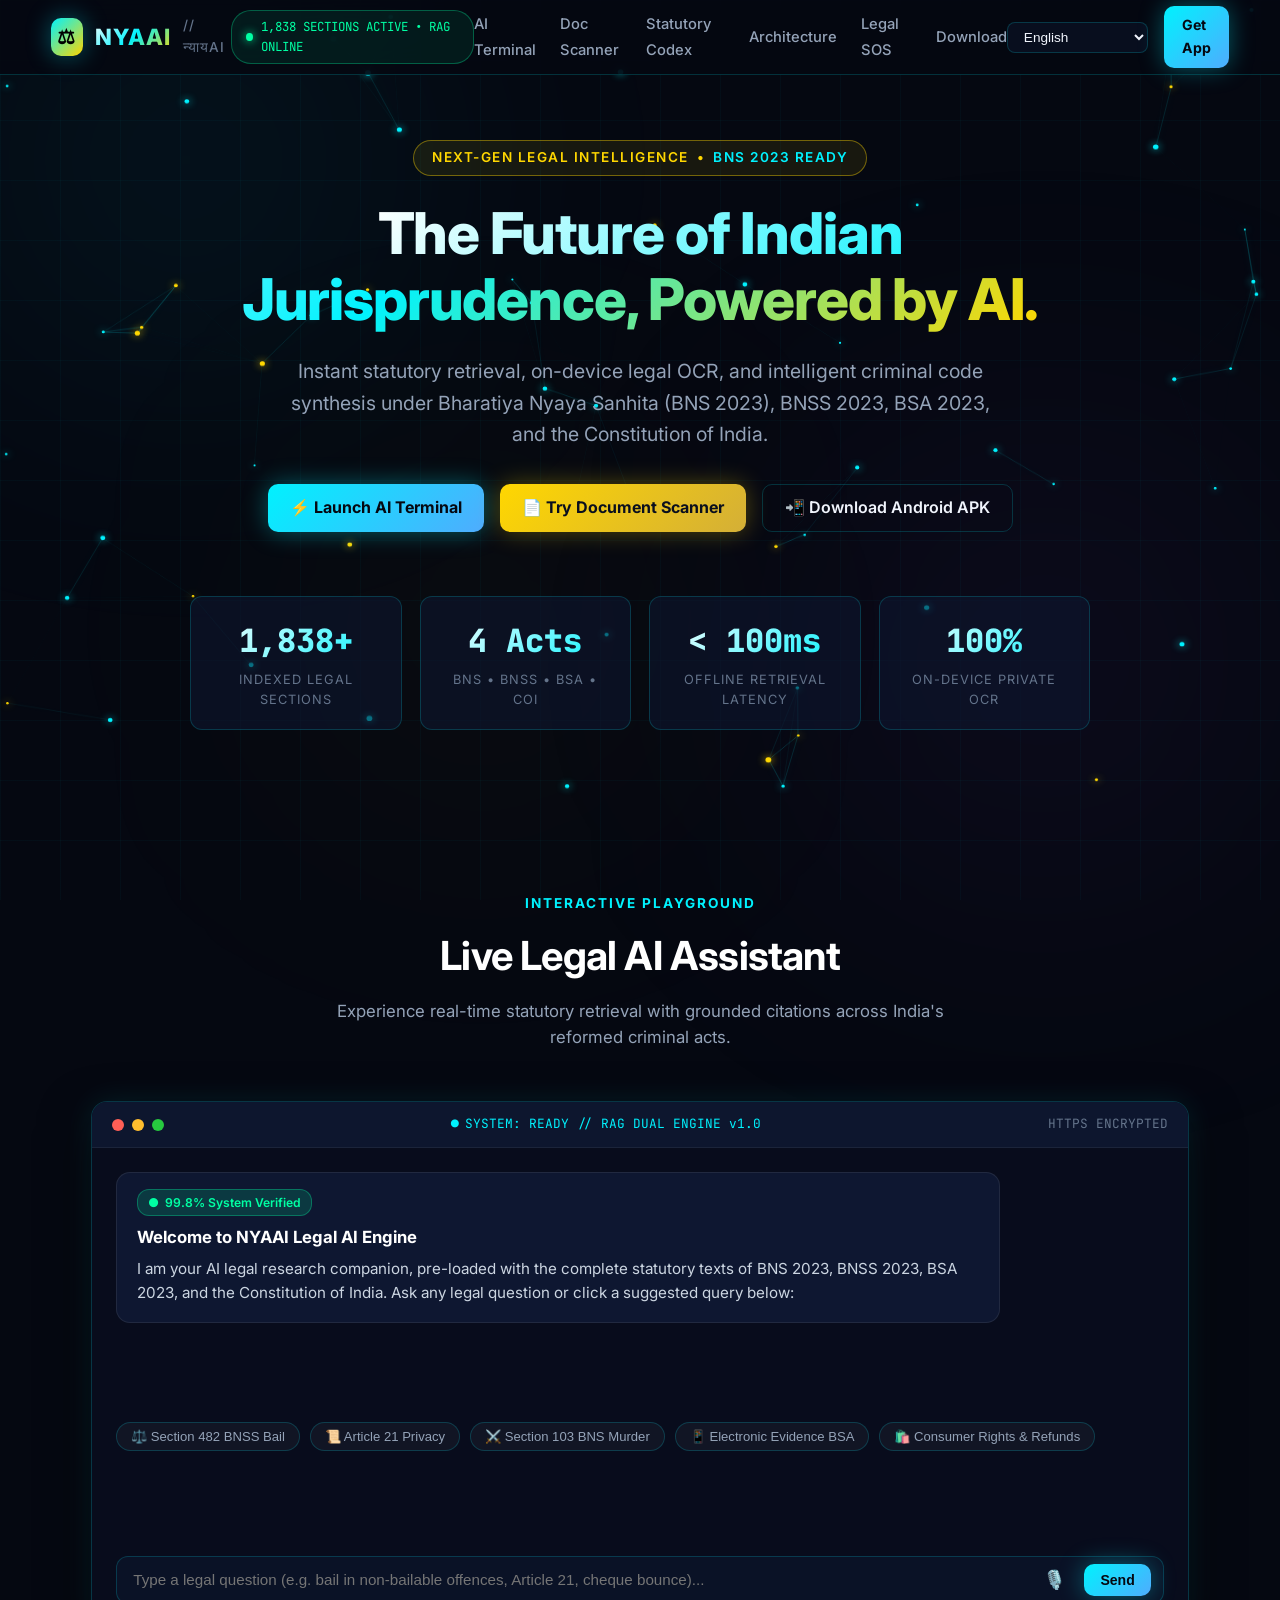
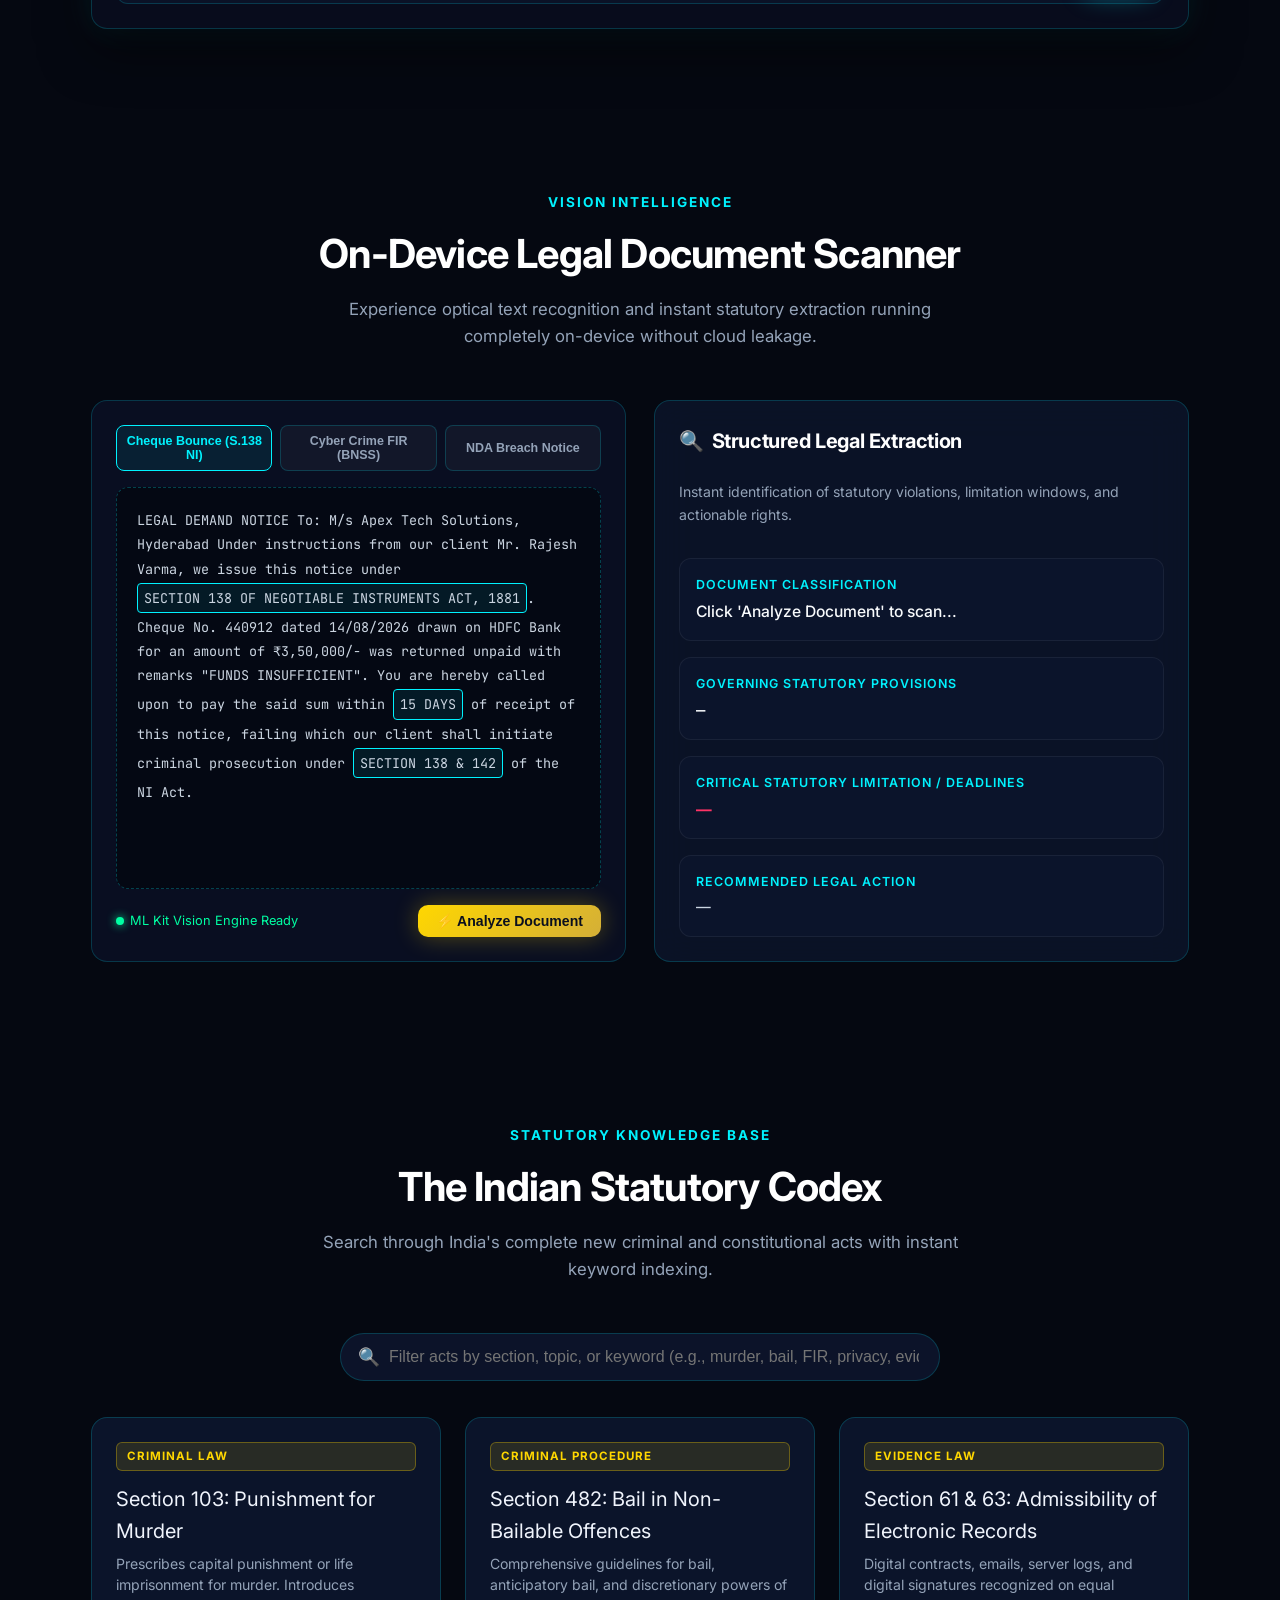
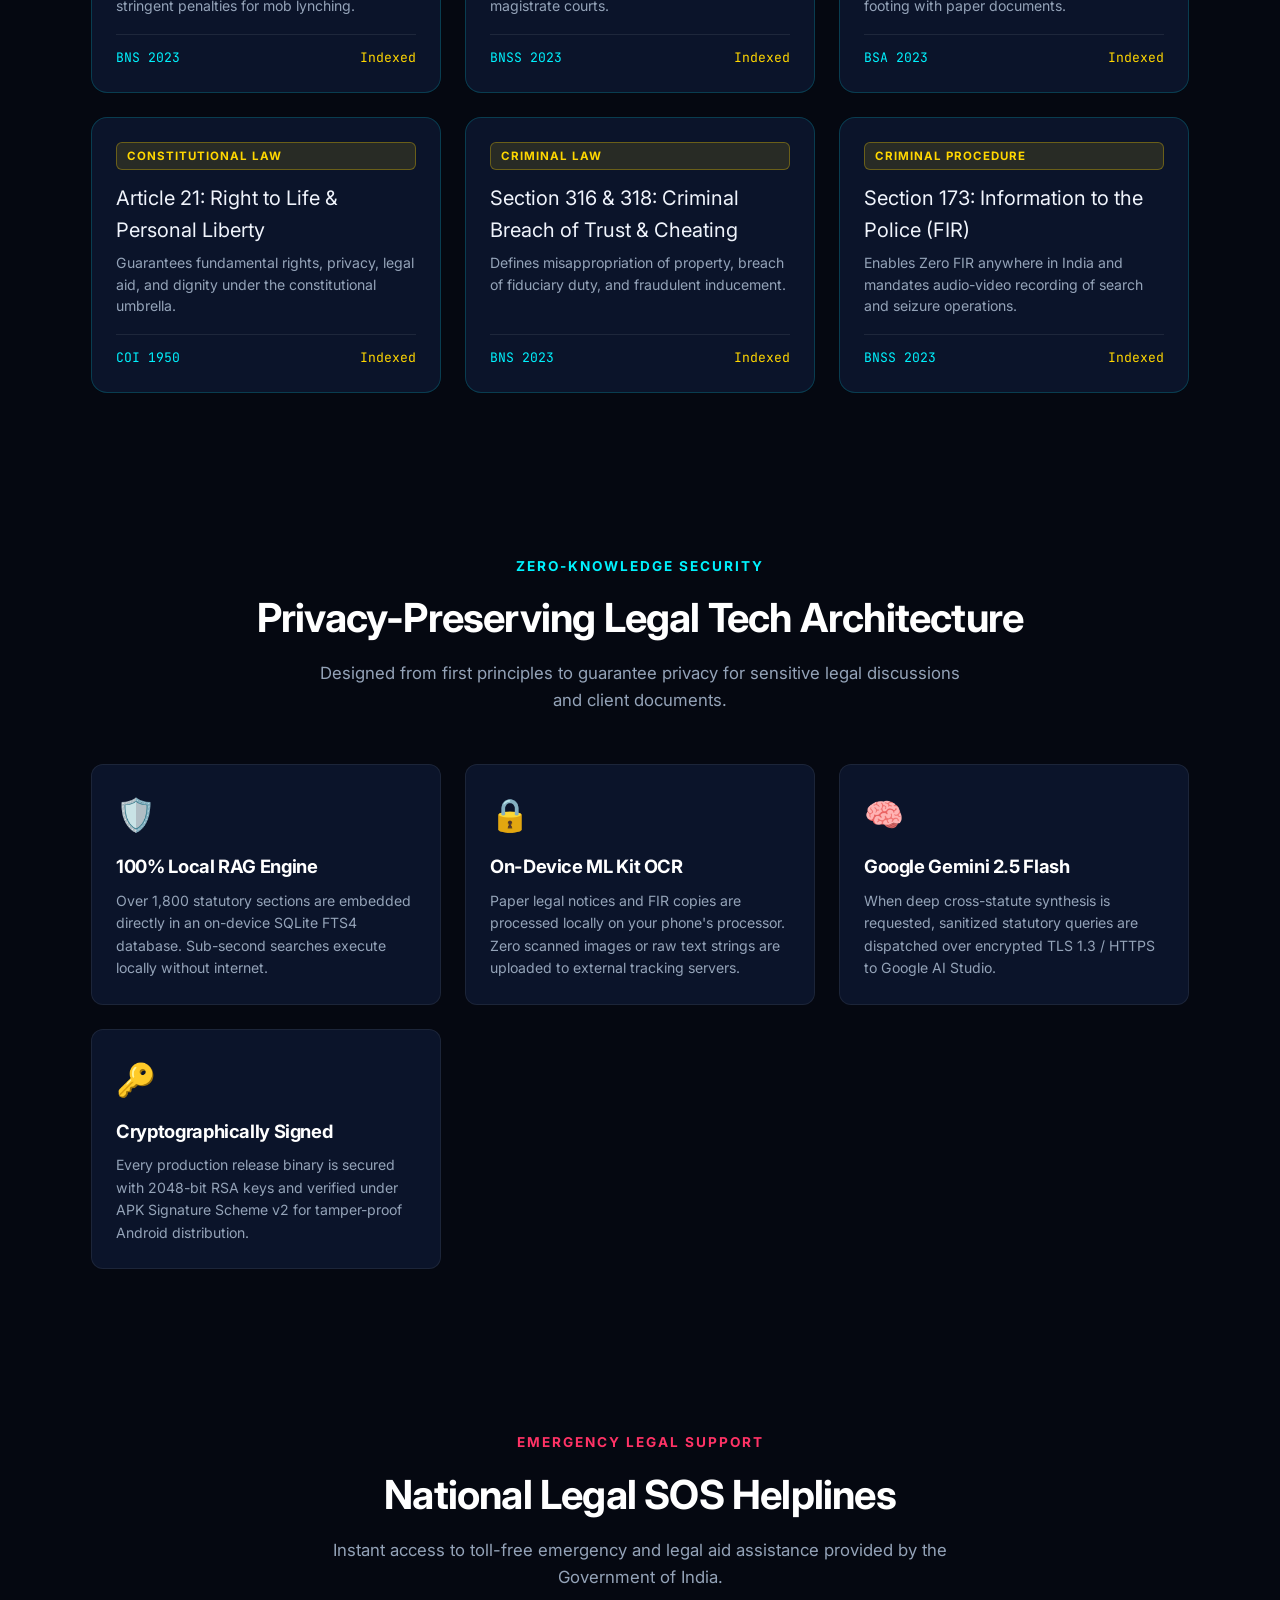
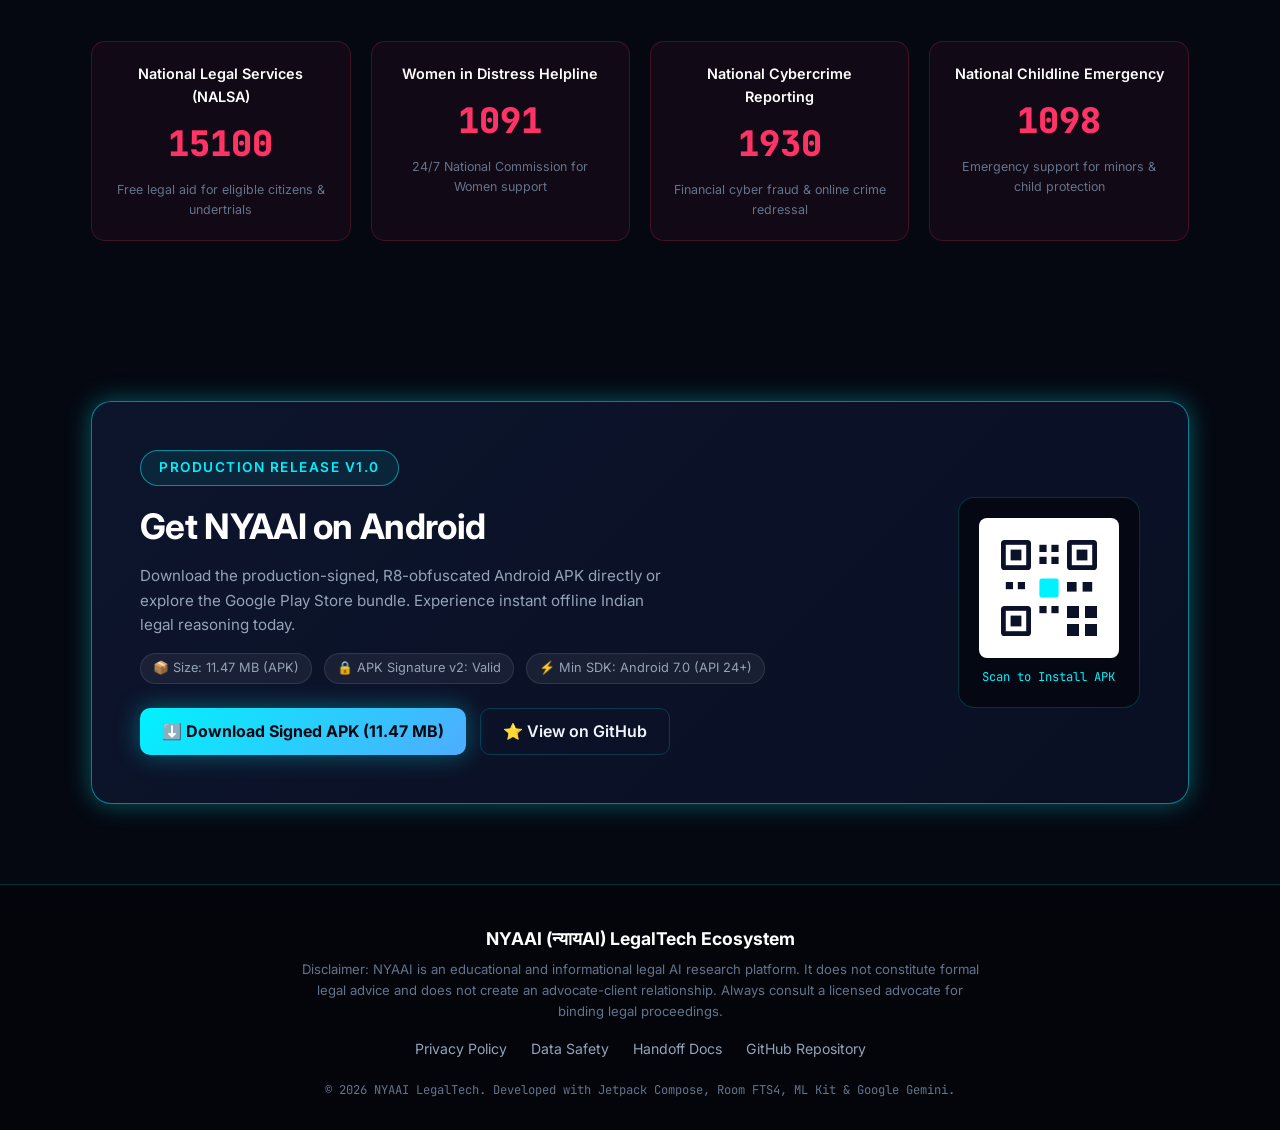
==== web/index.html @ 588f96d3 "feat(web): add futuristic standalone NYAAI web application with neural canvas, AI playground, and OC" ====
﻿<!DOCTYPE html>
<html lang="en">
<head>
  <meta charset="UTF-8">
  <meta name="viewport" content="width=device-width, initial-scale=1.0">
  <title>NYAAI (न्यायAI) — The Future of Indian Jurisprudence, Powered by AI</title>
  <meta name="description" content="India's premier AI-powered legal technology platform with offline statutory retrieval for BNS 2023, BNSS 2023, BSA 2023, and Constitution of India.">
  
  <!-- Fonts -->
  <link rel="preconnect" href="https://fonts.googleapis.com">
  <link rel="preconnect" href="https://fonts.gstatic.com" crossorigin>
  <link href="https://fonts.googleapis.com/css2?family=Inter:wght@300;400;500;600;700;800&family=JetBrains+Mono:wght@400;500;700&display=swap" rel="stylesheet">
  
  <link rel="stylesheet" href="styles.css">
</head>
<body>

  <!-- Glowing Mesh Elements -->
  <div class="bg-glow-orb orb-1"></div>
  <div class="bg-glow-orb orb-2"></div>
  <div class="bg-glow-orb orb-3"></div>

  <!-- Cyber Navigation Header -->
  <nav class="cyber-nav">
    <a href="#" class="brand-logo">
      <div class="logo-scales">⚖</div>
      <span class="text-gradient">NYAAI</span>
      <span style="font-size: 0.85rem; color: var(--text-muted); font-weight: 500;">// न्यायAI</span>
    </a>

    <div class="telemetry-pulse">
      <span class="pulse-dot"></span>
      <span class="mono">1,838 SECTIONS ACTIVE • RAG ONLINE</span>
    </div>

    <ul class="nav-links">
      <li><a href="#terminal">AI Terminal</a></li>
      <li><a href="#scanner">Doc Scanner</a></li>
      <li><a href="#codex">Statutory Codex</a></li>
      <li><a href="#architecture">Architecture</a></li>
      <li><a href="#sos">Legal SOS</a></li>
      <li><a href="#download">Download</a></li>
    </ul>

    <div class="nav-actions">
      <select id="langSelect" class="lang-select" aria-label="Language Selector">
        <option value="en">English</option>
        <option value="hi">हिन्दी (Hindi)</option>
        <option value="bn">বাংলা (Bengali)</option>
        <option value="te">తెలుగు (Telugu)</option>
        <option value="ta">தமிழ் (Tamil)</option>
      </select>
      <a href="#download" class="btn-primary" style="padding: 8px 18px; font-size: 0.88rem;">Get App</a>
    </div>
  </nav>

  <!-- Hero Section -->
  <header class="hero-section">
    <canvas id="neuralCanvas"></canvas>
    
    <div class="hero-content">
      <div class="badge-tag">
        <span>Next-Gen Legal Intelligence</span> • 
        <span class="text-cyan">BNS 2023 Ready</span>
      </div>

      <h1 class="hero-title">
        <span class="text-gradient">The Future of Indian Jurisprudence, Powered by AI.</span>
      </h1>

      <p class="hero-subtitle">
        Instant statutory retrieval, on-device legal OCR, and intelligent criminal code synthesis under Bharatiya Nyaya Sanhita (BNS 2023), BNSS 2023, BSA 2023, and the Constitution of India.
      </p>

      <div class="hero-ctas">
        <a href="#terminal" class="btn-primary">⚡ Launch AI Terminal</a>
        <a href="#scanner" class="btn-gold">📄 Try Document Scanner</a>
        <a href="#download" class="btn-outline">📲 Download Android APK</a>
      </div>

      <!-- Live Telemetry Strip -->
      <div class="telemetry-strip">
        <div class="telemetry-cell">
          <div class="telemetry-val">1,838+</div>
          <div class="telemetry-lbl">Indexed Legal Sections</div>
        </div>
        <div class="telemetry-cell">
          <div class="telemetry-val">4 Acts</div>
          <div class="telemetry-lbl">BNS • BNSS • BSA • COI</div>
        </div>
        <div class="telemetry-cell">
          <div class="telemetry-val">&lt; 100ms</div>
          <div class="telemetry-lbl">Offline Retrieval Latency</div>
        </div>
        <div class="telemetry-cell">
          <div class="telemetry-val">100%</div>
          <div class="telemetry-lbl">On-Device Private OCR</div>
        </div>
      </div>
    </div>
  </header>

  <!-- Section 1: Live Interactive AI Terminal -->
  <section id="terminal" class="section-wrapper">
    <div class="section-header">
      <span class="section-tag">Interactive Playground</span>
      <h2 class="section-title">Live Legal AI Assistant</h2>
      <p class="section-desc">Experience real-time statutory retrieval with grounded citations across India's reformed criminal acts.</p>
    </div>

    <div class="terminal-window glass-panel">
      <div class="terminal-titlebar">
        <div class="window-dots">
          <span class="dot dot-red"></span>
          <span class="dot dot-yellow"></span>
          <span class="dot dot-green"></span>
        </div>
        <div class="terminal-status mono">
          <span>●</span> SYSTEM: READY // RAG DUAL ENGINE v1.0
        </div>
        <div style="font-size: 0.8rem; color: var(--text-muted); font-family: var(--font-mono);">
          HTTPS ENCRYPTED
        </div>
      </div>

      <div class="terminal-body">
        <div id="chatHistory" class="chat-history">
          <!-- Initial bot message -->
          <div class="message-bubble bot-message">
            <div class="confidence-chip">
              <span>●</span> 99.8% System Verified
            </div>
            <div style="font-weight: 700; font-size: 1.05rem; margin-bottom: 6px; color: #FFF;">
              Welcome to NYAAI Legal AI Engine
            </div>
            <p style="color: #CBD5E1;">
              I am your AI legal research companion, pre-loaded with the complete statutory texts of BNS 2023, BNSS 2023, BSA 2023, and the Constitution of India. Ask any legal question or click a suggested query below:
            </p>
          </div>
        </div>

        <div class="terminal-suggestions">
          <button class="suggestion-chip" data-query="What are the bail provisions under Section 482 of BNSS 2023?">
            ⚖️ Section 482 BNSS Bail
          </button>
          <button class="suggestion-chip" data-query="Explain Fundamental Rights under Article 21 and Privacy">
            📜 Article 21 Privacy
          </button>
          <button class="suggestion-chip" data-query="What is the punishment for murder under Section 103 of BNS 2023?">
            ⚔️ Section 103 BNS Murder
          </button>
          <button class="suggestion-chip" data-query="How are electronic records and WhatsApp messages admitted under Section 61 and 63 of BSA 2023?">
            📱 Electronic Evidence BSA
          </button>
          <button class="suggestion-chip" data-query="What are consumer rights regarding defective products and refunds?">
            🛍️ Consumer Rights & Refunds
          </button>
        </div>

        <div class="terminal-input-bar">
          <input type="text" id="terminalInput" class="terminalInput terminal-input" placeholder="Type a legal question (e.g. bail in non-bailable offences, Article 21, cheque bounce)..." aria-label="Legal Question Input">
          <button id="micBtn" class="icon-btn" title="Voice Input (Speech to Text)">🎙️</button>
          <button id="sendBtn" class="btn-primary" style="padding: 8px 16px; font-size: 0.88rem;">Send</button>
        </div>
      </div>
    </div>
  </section>

  <!-- Section 2: Interactive Document OCR Scanner -->
  <section id="scanner" class="section-wrapper">
    <div class="section-header">
      <span class="section-tag">Vision Intelligence</span>
      <h2 class="section-title">On-Device Legal Document Scanner</h2>
      <p class="section-desc">Experience optical text recognition and instant statutory extraction running completely on-device without cloud leakage.</p>
    </div>

    <div class="scanner-grid">
      <!-- Left: Scanner Viewport -->
      <div class="scanner-frame glass-panel">
        <div id="scannerLaser" class="scanner-laser"></div>

        <div class="doc-sample-selector">
          <button class="sample-tab active" data-sample="notice138">Cheque Bounce (S.138 NI)</button>
          <button class="sample-tab" data-sample="firReport">Cyber Crime FIR (BNSS)</button>
          <button class="sample-tab" data-sample="ndaBreach">NDA Breach Notice</button>
        </div>

        <div id="docPreview" class="doc-preview-area">
          <!-- Populated by JS -->
        </div>

        <div style="margin-top: 16px; display: flex; justify-content: space-between; align-items: center;">
          <span style="font-size: 0.8rem; color: var(--neon-emerald); display: flex; align-items: center; gap: 6px;">
            <span class="pulse-dot"></span> ML Kit Vision Engine Ready
          </span>
          <button id="scanDocBtn" class="btn-gold" style="padding: 8px 18px; font-size: 0.88rem;">
            ⚡ Analyze Document
          </button>
        </div>
      </div>

      <!-- Right: Structured Legal Breakdown -->
      <div class="analysis-report glass-panel" style="padding: 24px;">
        <h3 style="font-size: 1.25rem; margin-bottom: 8px; color: #FFF; display: flex; align-items: center; gap: 8px;">
          <span>🔍</span> Structured Legal Extraction
        </h3>
        <p style="color: var(--text-secondary); font-size: 0.88rem; margin-bottom: 16px;">
          Instant identification of statutory violations, limitation windows, and actionable rights.
        </p>

        <div class="report-item">
          <div class="report-item-title">Document Classification</div>
          <div id="repType" class="report-item-val text-gold">Click 'Analyze Document' to scan...</div>
        </div>

        <div class="report-item">
          <div class="report-item-title">Governing Statutory Provisions</div>
          <div id="repStatutes" class="report-item-val mono text-cyan">—</div>
        </div>

        <div class="report-item">
          <div class="report-item-title">Critical Statutory Limitation / Deadlines</div>
          <div id="repDeadline" class="report-item-val" style="color: var(--danger); font-weight: 700;">—</div>
        </div>

        <div class="report-item">
          <div class="report-item-title">Recommended Legal Action</div>
          <div id="repAction" class="report-item-val" style="color: #CBD5E1; font-size: 0.92rem;">—</div>
        </div>
      </div>
    </div>
  </section>

  <!-- Section 3: 3D Statutory Codex -->
  <section id="codex" class="section-wrapper">
    <div class="section-header">
      <span class="section-tag">Statutory Knowledge Base</span>
      <h2 class="section-title">The Indian Statutory Codex</h2>
      <p class="section-desc">Search through India's complete new criminal and constitutional acts with instant keyword indexing.</p>
    </div>

    <div class="codex-search-bar">
      <span class="codex-search-icon">🔍</span>
      <input type="text" id="codexSearch" class="codex-search-input" placeholder="Filter acts by section, topic, or keyword (e.g., murder, bail, FIR, privacy, evidence)..." aria-label="Codex Search">
    </div>

    <div id="codexGrid" class="codex-grid">
      <!-- Cards rendered dynamically via JS -->
    </div>
  </section>

  <!-- Section 4: Architecture & Security -->
  <section id="architecture" class="section-wrapper">
    <div class="section-header">
      <span class="section-tag">Zero-Knowledge Security</span>
      <h2 class="section-title">Privacy-Preserving Legal Tech Architecture</h2>
      <p class="section-desc">Designed from first principles to guarantee privacy for sensitive legal discussions and client documents.</p>
    </div>

    <div style="display: grid; grid-template-columns: repeat(auto-fit, minmax(260px, 1fr)); gap: 24px;">
      <div class="glass-card">
        <div style="font-size: 2rem; margin-bottom: 12px;">🛡️</div>
        <h3 style="font-size: 1.15rem; margin-bottom: 8px;">100% Local RAG Engine</h3>
        <p style="color: var(--text-secondary); font-size: 0.88rem;">
          Over 1,800 statutory sections are embedded directly in an on-device SQLite FTS4 database. Sub-second searches execute locally without internet.
        </p>
      </div>

      <div class="glass-card">
        <div style="font-size: 2rem; margin-bottom: 12px;">🔒</div>
        <h3 style="font-size: 1.15rem; margin-bottom: 8px;">On-Device ML Kit OCR</h3>
        <p style="color: var(--text-secondary); font-size: 0.88rem;">
          Paper legal notices and FIR copies are processed locally on your phone's processor. Zero scanned images or raw text strings are uploaded to external tracking servers.
        </p>
      </div>

      <div class="glass-card">
        <div style="font-size: 2rem; margin-bottom: 12px;">🧠</div>
        <h3 style="font-size: 1.15rem; margin-bottom: 8px;">Google Gemini 2.5 Flash</h3>
        <p style="color: var(--text-secondary); font-size: 0.88rem;">
          When deep cross-statute synthesis is requested, sanitized statutory queries are dispatched over encrypted TLS 1.3 / HTTPS to Google AI Studio.
        </p>
      </div>

      <div class="glass-card">
        <div style="font-size: 2rem; margin-bottom: 12px;">🔑</div>
        <h3 style="font-size: 1.15rem; margin-bottom: 8px;">Cryptographically Signed</h3>
        <p style="color: var(--text-secondary); font-size: 0.88rem;">
          Every production release binary is secured with 2048-bit RSA keys and verified under APK Signature Scheme v2 for tamper-proof Android distribution.
        </p>
      </div>
    </div>
  </section>

  <!-- Section 5: Legal SOS Radar -->
  <section id="sos" class="section-wrapper">
    <div class="section-header">
      <span class="section-tag" style="color: var(--danger);">Emergency Legal Support</span>
      <h2 class="section-title">National Legal SOS Helplines</h2>
      <p class="section-desc">Instant access to toll-free emergency and legal aid assistance provided by the Government of India.</p>
    </div>

    <div class="sos-grid">
      <div class="sos-card">
        <div class="sos-label">National Legal Services (NALSA)</div>
        <div class="sos-number">15100</div>
        <div class="sos-desc">Free legal aid for eligible citizens & undertrials</div>
      </div>

      <div class="sos-card">
        <div class="sos-label">Women in Distress Helpline</div>
        <div class="sos-number">1091</div>
        <div class="sos-desc">24/7 National Commission for Women support</div>
      </div>

      <div class="sos-card">
        <div class="sos-label">National Cybercrime Reporting</div>
        <div class="sos-number">1930</div>
        <div class="sos-desc">Financial cyber fraud & online crime redressal</div>
      </div>

      <div class="sos-card">
        <div class="sos-label">National Childline Emergency</div>
        <div class="sos-number">1098</div>
        <div class="sos-desc">Emergency support for minors & child protection</div>
      </div>
    </div>
  </section>

  <!-- Section 6: App Download & Release Hub -->
  <section id="download" class="section-wrapper">
    <div class="download-box">
      <div class="download-info">
        <div class="badge-tag" style="background: rgba(0, 242, 254, 0.08); border-color: var(--border-glow); color: var(--neon-cyan); margin-bottom: 12px;">
          Production Release v1.0
        </div>
        <h2 style="font-size: 2.2rem; margin-bottom: 10px;">Get NYAAI on Android</h2>
        <p style="color: var(--text-secondary); max-width: 540px; font-size: 0.95rem;">
          Download the production-signed, R8-obfuscated Android APK directly or explore the Google Play Store bundle. Experience instant offline Indian legal reasoning today.
        </p>

        <div class="download-badges">
          <span class="metric-pill">📦 Size: 11.47 MB (APK)</span>
          <span class="metric-pill">🔒 APK Signature v2: Valid</span>
          <span class="metric-pill">⚡ Min SDK: Android 7.0 (API 24+)</span>
        </div>

        <div style="display: flex; gap: 14px; flex-wrap: wrap;">
          <a href="../release_package/binaries/app-release.apk" download="app-release.apk" class="btn-primary">
            ⬇️ Download Signed APK (11.47 MB)
          </a>
          <a href="https://github.com/Lunaca47/Nyaai_" target="_blank" rel="noopener noreferrer" class="btn-outline">
            ⭐ View on GitHub
          </a>
        </div>
      </div>

      <div class="qr-card">
        <div class="qr-placeholder">
          <!-- Stylized QR Code SVG -->
          <svg viewBox="0 0 100 100" fill="none" xmlns="http://www.w3.org/2000/svg">
            <rect width="100" height="100" fill="white"/>
            <!-- Outer Markers -->
            <rect x="10" y="10" width="25" height="25" rx="3" fill="#0A1128"/>
            <rect x="14" y="14" width="17" height="17" fill="white"/>
            <rect x="18" y="18" width="9" height="9" fill="#0A1128"/>

            <rect x="65" y="10" width="25" height="25" rx="3" fill="#0A1128"/>
            <rect x="69" y="14" width="17" height="17" fill="white"/>
            <rect x="73" y="18" width="9" height="9" fill="#0A1128"/>

            <rect x="10" y="65" width="25" height="25" rx="3" fill="#0A1128"/>
            <rect x="14" y="69" width="17" height="17" fill="white"/>
            <rect x="18" y="73" width="9" height="9" fill="#0A1128"/>

            <!-- Data Dots -->
            <rect x="42" y="14" width="6" height="6" fill="#0A1128"/>
            <rect x="52" y="14" width="6" height="6" fill="#0A1128"/>
            <rect x="42" y="24" width="6" height="6" fill="#0A1128"/>
            <rect x="52" y="24" width="6" height="6" fill="#0A1128"/>

            <rect x="42" y="42" width="16" height="16" rx="2" fill="#00F2FE"/>
            <rect x="14" y="45" width="6" height="6" fill="#0A1128"/>
            <rect x="24" y="45" width="6" height="6" fill="#0A1128"/>
            <rect x="65" y="45" width="8" height="8" fill="#0A1128"/>
            <rect x="78" y="45" width="8" height="8" fill="#0A1128"/>

            <rect x="42" y="65" width="6" height="6" fill="#0A1128"/>
            <rect x="52" y="65" width="6" height="6" fill="#0A1128"/>
            <rect x="65" y="65" width="10" height="10" fill="#0A1128"/>
            <rect x="80" y="65" width="10" height="10" fill="#0A1128"/>
            <rect x="65" y="80" width="10" height="10" fill="#0A1128"/>
            <rect x="80" y="80" width="10" height="10" fill="#0A1128"/>
          </svg>
        </div>
        <span class="mono" style="font-size: 0.76rem; color: var(--neon-cyan);">Scan to Install APK</span>
      </div>
    </div>
  </section>

  <!-- Cyber Footer -->
  <footer class="cyber-footer">
    <div style="font-weight: 700; font-size: 1.1rem; color: #FFF; margin-bottom: 6px;">
      NYAAI (न्यायAI) LegalTech Ecosystem
    </div>
    <p style="max-width: 680px; margin: 0 auto; font-size: 0.82rem; color: var(--text-muted);">
      Disclaimer: NYAAI is an educational and informational legal AI research platform. It does not constitute formal legal advice and does not create an advocate-client relationship. Always consult a licensed advocate for binding legal proceedings.
    </p>

    <div class="footer-links">
      <a href="../PRIVACY_POLICY.md">Privacy Policy</a>
      <a href="../DATA_SAFETY_GUIDE.md">Data Safety</a>
      <a href="../release_package/HANDOFF_README.md">Handoff Docs</a>
      <a href="https://github.com/Lunaca47/Nyaai_" target="_blank" rel="noopener noreferrer">GitHub Repository</a>
    </div>

    <div class="mono" style="font-size: 0.76rem; color: var(--text-muted); margin-top: 14px;">
      © 2026 NYAAI LegalTech. Developed with Jetpack Compose, Room FTS4, ML Kit & Google Gemini.
    </div>
  </footer>

  <script src="app.js"></script>
</body>
</html>
---- web/styles.css ----
﻿/* =========================================================
   NYAAI (न्यायAI) — Futuristic Cyber-Legal Design System
   ========================================================= */

:root {
  --bg-primary: #050811;
  --bg-secondary: #0A1124;
  --bg-surface: rgba(14, 23, 48, 0.7);
  --bg-card: rgba(16, 28, 58, 0.65);
  --border-subtle: rgba(0, 242, 254, 0.18);
  --border-glow: rgba(0, 242, 254, 0.5);
  --border-gold: rgba(255, 215, 0, 0.4);

  --neon-cyan: #00F2FE;
  --neon-blue: #4FACFE;
  --neon-emerald: #00FFA3;
  --legal-gold: #FFD700;
  --legal-gold-bright: #FFE866;
  --accent-purple: #9D4EDD;
  --text-primary: #F0F4FC;
  --text-secondary: #94A3B8;
  --text-muted: #64748B;
  --danger: #FF3366;

  --glow-cyan: 0 0 25px rgba(0, 242, 254, 0.35);
  --glow-gold: 0 0 25px rgba(255, 215, 0, 0.3);
  --glow-emerald: 0 0 20px rgba(0, 255, 163, 0.3);

  --font-mono: 'JetBrains Mono', 'Fira Code', 'Courier New', monospace;
  --font-sans: 'Inter', -apple-system, BlinkMacSystemFont, 'Segoe UI', Roboto, sans-serif;
  --transition-smooth: all 0.3s cubic-bezier(0.16, 1, 0.3, 1);
}

* {
  margin: 0;
  padding: 0;
  box-sizing: border-box;
}

html {
  scroll-behavior: smooth;
  font-size: 16px;
}

body {
  font-family: var(--font-sans);
  background-color: var(--bg-primary);
  color: var(--text-primary);
  overflow-x: hidden;
  line-height: 1.6;
  position: relative;
  min-height: 100vh;
}

/* Background Cyber Grid */
body::before {
  content: "";
  position: fixed;
  top: 0;
  left: 0;
  width: 100vw;
  height: 100vh;
  background-image: 
    linear-gradient(to right, rgba(0, 242, 254, 0.03) 1px, transparent 1px),
    linear-gradient(to bottom, rgba(0, 242, 254, 0.03) 1px, transparent 1px);
  background-size: 60px 60px;
  pointer-events: none;
  z-index: 0;
}

/* Background Glowing Mesh */
.bg-glow-orb {
  position: fixed;
  border-radius: 50%;
  filter: blur(140px);
  pointer-events: none;
  z-index: 0;
}

.orb-1 {
  top: -10%;
  left: -5%;
  width: 500px;
  height: 500px;
  background: radial-gradient(circle, rgba(0, 242, 254, 0.15) 0%, transparent 70%);
}

.orb-2 {
  top: 40%;
  right: -5%;
  width: 600px;
  height: 600px;
  background: radial-gradient(circle, rgba(157, 78, 221, 0.12) 0%, transparent 70%);
}

.orb-3 {
  bottom: 5%;
  left: 20%;
  width: 450px;
  height: 450px;
  background: radial-gradient(circle, rgba(255, 215, 0, 0.08) 0%, transparent 70%);
}

/* Custom Cyber Scrollbar */
::-webkit-scrollbar {
  width: 8px;
}
::-webkit-scrollbar-track {
  background: var(--bg-primary);
}
::-webkit-scrollbar-thumb {
  background: linear-gradient(180deg, var(--neon-cyan), var(--accent-purple));
  border-radius: 4px;
}
::-webkit-scrollbar-thumb:hover {
  background: var(--neon-cyan);
  box-shadow: var(--glow-cyan);
}

/* Typography & Utilities */
h1, h2, h3, h4, h5 {
  font-weight: 700;
  letter-spacing: -0.02em;
  color: #FFFFFF;
}

.text-gradient {
  background: linear-gradient(135deg, #FFFFFF 0%, var(--neon-cyan) 50%, var(--legal-gold) 100%);
  -webkit-background-clip: text;
  -webkit-text-fill-color: transparent;
}

.text-gold {
  color: var(--legal-gold);
}

.text-cyan {
  color: var(--neon-cyan);
}

.text-emerald {
  color: var(--neon-emerald);
}

.mono {
  font-family: var(--font-mono);
}

/* Glassmorphism Containers */
.glass-panel {
  background: var(--bg-surface);
  backdrop-filter: blur(20px);
  -webkit-backdrop-filter: blur(20px);
  border: 1px solid var(--border-subtle);
  border-radius: 16px;
  position: relative;
  transition: var(--transition-smooth);
}

.glass-panel:hover {
  border-color: var(--border-glow);
  box-shadow: 0 8px 32px rgba(0, 242, 254, 0.12);
}

.glass-card {
  background: var(--bg-card);
  backdrop-filter: blur(16px);
  -webkit-backdrop-filter: blur(16px);
  border: 1px solid rgba(255, 255, 255, 0.07);
  border-radius: 12px;
  padding: 1.5rem;
  transition: var(--transition-smooth);
}

.glass-card:hover {
  transform: translateY(-4px);
  border-color: var(--neon-cyan);
  box-shadow: var(--glow-cyan);
}

/* Navigation Header */
.cyber-nav {
  position: fixed;
  top: 0;
  left: 0;
  width: 100%;
  height: 75px;
  display: flex;
  align-items: center;
  justify-content: space-between;
  padding: 0 4%;
  background: rgba(5, 8, 17, 0.85);
  backdrop-filter: blur(24px);
  -webkit-backdrop-filter: blur(24px);
  border-bottom: 1px solid var(--border-subtle);
  z-index: 1000;
}

.brand-logo {
  display: flex;
  align-items: center;
  gap: 12px;
  text-decoration: none;
  font-size: 1.4rem;
  font-weight: 800;
  letter-spacing: 1px;
}

.logo-scales {
  width: 38px;
  height: 38px;
  background: linear-gradient(135deg, var(--neon-cyan), var(--legal-gold));
  border-radius: 10px;
  display: flex;
  align-items: center;
  justify-content: center;
  color: #000;
  font-size: 1.25rem;
  box-shadow: var(--glow-cyan);
}

.telemetry-pulse {
  display: flex;
  align-items: center;
  gap: 8px;
  padding: 6px 14px;
  border-radius: 20px;
  background: rgba(0, 255, 163, 0.08);
  border: 1px solid rgba(0, 255, 163, 0.3);
  font-size: 0.78rem;
  color: var(--neon-emerald);
}

.pulse-dot {
  width: 8px;
  height: 8px;
  background: var(--neon-emerald);
  border-radius: 50%;
  box-shadow: 0 0 10px var(--neon-emerald);
  animation: pulse-ring 2s infinite;
}

@keyframes pulse-ring {
  0% { transform: scale(0.95); opacity: 0.8; }
  50% { transform: scale(1.3); opacity: 1; filter: drop-shadow(0 0 6px var(--neon-emerald)); }
  100% { transform: scale(0.95); opacity: 0.8; }
}

.nav-links {
  display: flex;
  align-items: center;
  gap: 24px;
  list-style: none;
}

.nav-links a {
  color: var(--text-secondary);
  text-decoration: none;
  font-size: 0.92rem;
  font-weight: 500;
  transition: var(--transition-smooth);
}

.nav-links a:hover {
  color: var(--neon-cyan);
  text-shadow: 0 0 10px var(--neon-cyan);
}

.nav-actions {
  display: flex;
  align-items: center;
  gap: 16px;
}

.lang-select {
  background: rgba(10, 17, 36, 0.8);
  color: var(--text-primary);
  border: 1px solid var(--border-subtle);
  border-radius: 8px;
  padding: 6px 12px;
  font-size: 0.85rem;
  outline: none;
  cursor: pointer;
  transition: var(--transition-smooth);
}

.lang-select:hover, .lang-select:focus {
  border-color: var(--neon-cyan);
  box-shadow: 0 0 10px rgba(0, 242, 254, 0.3);
}

.btn-primary {
  background: linear-gradient(135deg, var(--neon-cyan), var(--neon-blue));
  color: #050811;
  font-weight: 700;
  padding: 10px 22px;
  border-radius: 10px;
  border: none;
  cursor: pointer;
  text-decoration: none;
  display: inline-flex;
  align-items: center;
  gap: 8px;
  box-shadow: var(--glow-cyan);
  transition: var(--transition-smooth);
}

.btn-primary:hover {
  transform: scale(1.03);
  box-shadow: 0 0 30px rgba(0, 242, 254, 0.6);
}

.btn-gold {
  background: linear-gradient(135deg, var(--legal-gold), #D4AF37);
  color: #0A0F1E;
  font-weight: 700;
  padding: 10px 22px;
  border-radius: 10px;
  border: none;
  cursor: pointer;
  text-decoration: none;
  display: inline-flex;
  align-items: center;
  gap: 8px;
  box-shadow: var(--glow-gold);
  transition: var(--transition-smooth);
}

.btn-gold:hover {
  transform: scale(1.03);
  box-shadow: 0 0 30px rgba(255, 215, 0, 0.5);
}

.btn-outline {
  background: transparent;
  color: var(--text-primary);
  border: 1px solid var(--border-subtle);
  font-weight: 600;
  padding: 10px 22px;
  border-radius: 10px;
  cursor: pointer;
  text-decoration: none;
  display: inline-flex;
  align-items: center;
  gap: 8px;
  transition: var(--transition-smooth);
}

.btn-outline:hover {
  border-color: var(--neon-cyan);
  color: var(--neon-cyan);
  background: rgba(0, 242, 254, 0.05);
  box-shadow: var(--glow-cyan);
}

/* =========================================================
   Hero Section & Canvas
   ========================================================= */
.hero-section {
  position: relative;
  min-height: 90vh;
  display: flex;
  align-items: center;
  justify-content: center;
  padding: 120px 4% 60px 4%;
  overflow: hidden;
  z-index: 1;
}

#neuralCanvas {
  position: absolute;
  top: 0;
  left: 0;
  width: 100%;
  height: 100%;
  z-index: -1;
  pointer-events: none;
}

.hero-content {
  max-width: 900px;
  text-align: center;
  display: flex;
  flex-direction: column;
  align-items: center;
  gap: 24px;
}

.badge-tag {
  display: inline-flex;
  align-items: center;
  gap: 8px;
  padding: 6px 18px;
  border-radius: 30px;
  background: rgba(255, 215, 0, 0.08);
  border: 1px solid var(--border-gold);
  font-size: 0.85rem;
  color: var(--legal-gold);
  text-transform: uppercase;
  letter-spacing: 1.5px;
  font-weight: 600;
}

.hero-title {
  font-size: 3.6rem;
  line-height: 1.15;
  font-weight: 800;
}

.hero-subtitle {
  font-size: 1.22rem;
  color: var(--text-secondary);
  max-width: 720px;
  font-weight: 400;
}

.hero-ctas {
  display: flex;
  gap: 16px;
  flex-wrap: wrap;
  justify-content: center;
  margin-top: 10px;
}

/* Telemetry Grid */
.telemetry-strip {
  display: grid;
  grid-template-columns: repeat(4, 1fr);
  gap: 18px;
  width: 100%;
  max-width: 1100px;
  margin: 40px auto 0 auto;
}

.telemetry-cell {
  background: rgba(14, 23, 48, 0.6);
  border: 1px solid var(--border-subtle);
  border-radius: 12px;
  padding: 18px;
  text-align: center;
  transition: var(--transition-smooth);
}

.telemetry-cell:hover {
  border-color: var(--neon-cyan);
  transform: translateY(-2px);
}

.telemetry-val {
  font-size: 2rem;
  font-weight: 800;
  font-family: var(--font-mono);
  background: linear-gradient(135deg, #FFF, var(--neon-cyan));
  -webkit-background-clip: text;
  -webkit-text-fill-color: transparent;
}

.telemetry-lbl {
  font-size: 0.8rem;
  color: var(--text-muted);
  text-transform: uppercase;
  letter-spacing: 1px;
  margin-top: 4px;
}

/* =========================================================
   Interactive AI Terminal (Playground)
   ========================================================= */
.section-wrapper {
  max-width: 1200px;
  margin: 0 auto;
  padding: 80px 4%;
  position: relative;
  z-index: 1;
}

.section-header {
  text-align: center;
  margin-bottom: 50px;
}

.section-tag {
  font-size: 0.85rem;
  text-transform: uppercase;
  letter-spacing: 2px;
  font-weight: 700;
  color: var(--neon-cyan);
}

.section-title {
  font-size: 2.5rem;
  margin-top: 8px;
}

.section-desc {
  color: var(--text-secondary);
  font-size: 1.05rem;
  max-width: 640px;
  margin: 10px auto 0 auto;
}

.terminal-window {
  border: 1px solid var(--border-subtle);
  border-radius: 16px;
  background: rgba(9, 14, 30, 0.92);
  box-shadow: 0 20px 50px rgba(0, 0, 0, 0.5), 0 0 30px rgba(0, 242, 254, 0.1);
  overflow: hidden;
}

.terminal-titlebar {
  background: rgba(14, 23, 48, 0.95);
  border-bottom: 1px solid rgba(255, 255, 255, 0.06);
  padding: 12px 20px;
  display: flex;
  align-items: center;
  justify-content: space-between;
}

.window-dots {
  display: flex;
  gap: 8px;
}

.dot {
  width: 12px;
  height: 12px;
  border-radius: 50%;
}
.dot-red { background: #FF5F56; }
.dot-yellow { background: #FFBD2E; }
.dot-green { background: #27C93F; }

.terminal-status {
  font-family: var(--font-mono);
  font-size: 0.8rem;
  color: var(--neon-cyan);
  display: flex;
  align-items: center;
  gap: 6px;
}

.terminal-body {
  padding: 24px;
  min-height: 480px;
  display: flex;
  flex-direction: column;
  justify-content: space-between;
}

.chat-history {
  display: flex;
  flex-direction: column;
  gap: 18px;
  max-height: 420px;
  overflow-y: auto;
  padding-right: 8px;
}

.message-bubble {
  max-width: 85%;
  border-radius: 14px;
  padding: 16px 20px;
  font-size: 0.95rem;
  line-height: 1.6;
}

.user-message {
  align-self: flex-end;
  background: linear-gradient(135deg, rgba(0, 242, 254, 0.15), rgba(79, 172, 254, 0.25));
  border: 1px solid rgba(0, 242, 254, 0.4);
  color: #FFFFFF;
}

.bot-message {
  align-self: flex-start;
  background: rgba(16, 26, 54, 0.85);
  border: 1px solid rgba(255, 255, 255, 0.08);
}

.citation-card {
  margin-top: 12px;
  background: rgba(255, 215, 0, 0.06);
  border-left: 3px solid var(--legal-gold);
  border-radius: 4px;
  padding: 10px 14px;
  font-size: 0.88rem;
}

.confidence-chip {
  display: inline-flex;
  align-items: center;
  gap: 6px;
  font-size: 0.76rem;
  padding: 3px 10px;
  border-radius: 12px;
  background: rgba(0, 255, 163, 0.15);
  color: var(--neon-emerald);
  border: 1px solid rgba(0, 255, 163, 0.3);
  font-weight: 600;
  margin-bottom: 8px;
}

.terminal-suggestions {
  display: flex;
  gap: 10px;
  flex-wrap: wrap;
  margin: 16px 0 12px 0;
}

.suggestion-chip {
  background: rgba(255, 255, 255, 0.04);
  border: 1px solid var(--border-subtle);
  color: var(--text-secondary);
  padding: 6px 14px;
  border-radius: 20px;
  font-size: 0.82rem;
  cursor: pointer;
  transition: var(--transition-smooth);
}

.suggestion-chip:hover {
  border-color: var(--neon-cyan);
  color: var(--neon-cyan);
  background: rgba(0, 242, 254, 0.08);
}

.terminal-input-bar {
  display: flex;
  gap: 12px;
  margin-top: 10px;
  background: rgba(12, 19, 41, 0.9);
  border: 1px solid var(--border-subtle);
  border-radius: 12px;
  padding: 6px 12px;
  align-items: center;
}

.terminal-input-bar:focus-within {
  border-color: var(--neon-cyan);
  box-shadow: 0 0 15px rgba(0, 242, 254, 0.25);
}

.terminal-input {
  flex: 1;
  background: transparent;
  border: none;
  outline: none;
  color: #FFFFFF;
  font-size: 0.95rem;
  padding: 8px 4px;
}

.icon-btn {
  background: transparent;
  border: none;
  color: var(--text-secondary);
  font-size: 1.15rem;
  cursor: pointer;
  padding: 6px;
  border-radius: 8px;
  display: flex;
  align-items: center;
  justify-content: center;
  transition: var(--transition-smooth);
}

.icon-btn:hover {
  color: var(--neon-cyan);
  background: rgba(0, 242, 254, 0.1);
}

.icon-btn.recording {
  color: var(--danger);
  animation: pulse-ring 1s infinite;
}

/* =========================================================
   Interactive Document OCR Scanner Simulator
   ========================================================= */
.scanner-grid {
  display: grid;
  grid-template-columns: 1fr 1fr;
  gap: 28px;
  margin-top: 20px;
}

.scanner-frame {
  position: relative;
  background: rgba(10, 16, 36, 0.9);
  border: 1px solid var(--border-subtle);
  border-radius: 16px;
  padding: 24px;
  min-height: 480px;
  overflow: hidden;
  display: flex;
  flex-direction: column;
}

.scanner-laser {
  position: absolute;
  top: 0;
  left: 0;
  width: 100%;
  height: 3px;
  background: linear-gradient(90deg, transparent, var(--neon-cyan), var(--neon-emerald), transparent);
  box-shadow: 0 0 20px var(--neon-cyan);
  opacity: 0;
  pointer-events: none;
  z-index: 10;
}

.scanner-laser.active {
  opacity: 1;
  animation: scan-sweep 2.5s infinite alternate ease-in-out;
}

@keyframes scan-sweep {
  0% { top: 5%; }
  100% { top: 92%; }
}

.doc-sample-selector {
  display: flex;
  gap: 8px;
  margin-bottom: 16px;
}

.sample-tab {
  flex: 1;
  padding: 8px;
  background: rgba(255, 255, 255, 0.04);
  border: 1px solid var(--border-subtle);
  border-radius: 8px;
  color: var(--text-secondary);
  font-size: 0.78rem;
  font-weight: 600;
  cursor: pointer;
  text-align: center;
  transition: var(--transition-smooth);
}

.sample-tab.active, .sample-tab:hover {
  border-color: var(--neon-cyan);
  color: var(--neon-cyan);
  background: rgba(0, 242, 254, 0.08);
}

.doc-preview-area {
  flex: 1;
  background: rgba(5, 8, 18, 0.9);
  border: 1px dashed rgba(0, 242, 254, 0.25);
  border-radius: 12px;
  padding: 20px;
  font-family: var(--font-mono);
  font-size: 0.84rem;
  line-height: 1.8;
  color: #CBD5E1;
  position: relative;
  overflow: hidden;
}

.ocr-box {
  background: rgba(0, 242, 254, 0.08);
  border: 1px solid var(--neon-cyan);
  border-radius: 4px;
  padding: 2px 6px;
  display: inline-block;
  margin: 2px 0;
}

.analysis-report {
  display: flex;
  flex-direction: column;
  gap: 16px;
}

.report-item {
  background: rgba(14, 23, 48, 0.7);
  border: 1px solid rgba(255, 255, 255, 0.06);
  border-radius: 12px;
  padding: 16px;
}

.report-item-title {
  font-size: 0.78rem;
  text-transform: uppercase;
  letter-spacing: 1px;
  color: var(--neon-cyan);
  margin-bottom: 4px;
  font-weight: 600;
}

.report-item-val {
  font-size: 0.98rem;
  color: #F8FAFC;
  font-weight: 500;
}

/* =========================================================
   3D Statutory Codex (Indian Legal Library)
   ========================================================= */
.codex-search-bar {
  max-width: 600px;
  margin: 0 auto 36px auto;
  position: relative;
}

.codex-search-input {
  width: 100%;
  padding: 14px 20px 14px 48px;
  background: rgba(14, 23, 48, 0.8);
  border: 1px solid var(--border-subtle);
  border-radius: 30px;
  color: #FFFFFF;
  font-size: 1rem;
  outline: none;
  transition: var(--transition-smooth);
}

.codex-search-input:focus {
  border-color: var(--neon-cyan);
  box-shadow: 0 0 20px rgba(0, 242, 254, 0.3);
}

.codex-search-icon {
  position: absolute;
  top: 50%;
  left: 18px;
  transform: translateY(-50%);
  color: var(--neon-cyan);
  font-size: 1.1rem;
}

.codex-grid {
  display: grid;
  grid-template-columns: repeat(auto-fit, minmax(260px, 1fr));
  gap: 24px;
}

.codex-card {
  background: var(--bg-card);
  border: 1px solid var(--border-subtle);
  border-radius: 16px;
  padding: 24px;
  display: flex;
  flex-direction: column;
  justify-content: space-between;
  transition: var(--transition-smooth);
  cursor: pointer;
}

.codex-card:hover {
  transform: translateY(-6px);
  border-color: var(--legal-gold);
  box-shadow: 0 12px 30px rgba(255, 215, 0, 0.15);
}

.codex-badge {
  align-self: flex-start;
  padding: 4px 10px;
  border-radius: 6px;
  font-size: 0.72rem;
  font-weight: 700;
  text-transform: uppercase;
  letter-spacing: 1px;
  background: rgba(255, 215, 0, 0.12);
  color: var(--legal-gold);
  border: 1px solid rgba(255, 215, 0, 0.3);
  margin-bottom: 12px;
}

.codex-act-title {
  font-size: 1.25rem;
  margin-bottom: 6px;
}

.codex-act-desc {
  font-size: 0.88rem;
  color: var(--text-secondary);
  line-height: 1.5;
  margin-bottom: 18px;
}

.codex-meta {
  display: flex;
  justify-content: space-between;
  border-top: 1px solid rgba(255, 255, 255, 0.08);
  padding-top: 12px;
  font-size: 0.82rem;
  font-family: var(--font-mono);
  color: var(--neon-cyan);
}

/* =========================================================
   Legal SOS Radar
   ========================================================= */
.sos-grid {
  display: grid;
  grid-template-columns: repeat(auto-fit, minmax(220px, 1fr));
  gap: 20px;
}

.sos-card {
  background: rgba(255, 51, 102, 0.05);
  border: 1px solid rgba(255, 51, 102, 0.2);
  border-radius: 14px;
  padding: 20px;
  text-align: center;
  transition: var(--transition-smooth);
}

.sos-card:hover {
  border-color: var(--danger);
  transform: scale(1.03);
  box-shadow: 0 0 20px rgba(255, 51, 102, 0.25);
}

.sos-number {
  font-size: 2.2rem;
  font-weight: 900;
  font-family: var(--font-mono);
  color: #FF3366;
  margin: 8px 0;
}

.sos-label {
  font-size: 0.9rem;
  font-weight: 600;
  color: #FFFFFF;
}

.sos-desc {
  font-size: 0.78rem;
  color: var(--text-muted);
}

/* =========================================================
   App Download & Release Hub
   ========================================================= */
.download-box {
  background: linear-gradient(135deg, rgba(14, 23, 48, 0.9), rgba(10, 16, 36, 0.95));
  border: 1px solid var(--border-glow);
  border-radius: 20px;
  padding: 48px;
  display: flex;
  align-items: center;
  justify-content: space-between;
  gap: 40px;
  box-shadow: var(--glow-cyan);
}

.download-info {
  flex: 1;
}

.download-badges {
  display: flex;
  gap: 12px;
  flex-wrap: wrap;
  margin: 16px 0 24px 0;
}

.metric-pill {
  display: inline-flex;
  align-items: center;
  gap: 6px;
  font-size: 0.8rem;
  padding: 4px 12px;
  border-radius: 20px;
  background: rgba(255, 255, 255, 0.06);
  border: 1px solid rgba(255, 255, 255, 0.1);
  color: var(--text-secondary);
}

.qr-card {
  background: rgba(5, 8, 18, 0.9);
  border: 1px solid var(--border-subtle);
  border-radius: 16px;
  padding: 20px;
  text-align: center;
  display: flex;
  flex-direction: column;
  align-items: center;
  gap: 10px;
}

.qr-placeholder {
  width: 140px;
  height: 140px;
  background: #FFFFFF;
  border-radius: 8px;
  padding: 10px;
  display: flex;
  align-items: center;
  justify-content: center;
}

.qr-placeholder svg {
  width: 100%;
  height: 100%;
}

/* Footer */
.cyber-footer {
  background: #03050B;
  border-top: 1px solid var(--border-subtle);
  padding: 40px 4% 30px 4%;
  text-align: center;
  font-size: 0.88rem;
  color: var(--text-muted);
  position: relative;
  z-index: 1;
}

.footer-links {
  display: flex;
  justify-content: center;
  gap: 24px;
  margin: 16px 0 20px 0;
  flex-wrap: wrap;
}

.footer-links a {
  color: var(--text-secondary);
  text-decoration: none;
  transition: var(--transition-smooth);
}

.footer-links a:hover {
  color: var(--neon-cyan);
}

/* Responsive Media Queries */
@media (max-width: 900px) {
  .hero-title { font-size: 2.6rem; }
  .telemetry-strip { grid-template-columns: repeat(2, 1fr); }
  .scanner-grid { grid-template-columns: 1fr; }
  .download-box { flex-direction: column; text-align: center; padding: 32px 20px; }
  .download-badges { justify-content: center; }
  .nav-links { display: none; }
}

@media (max-width: 600px) {
  .hero-title { font-size: 2.1rem; }
  .telemetry-strip { grid-template-columns: 1fr; }
  .terminal-body { min-height: 400px; padding: 14px; }
  .message-bubble { max-width: 95%; }
}
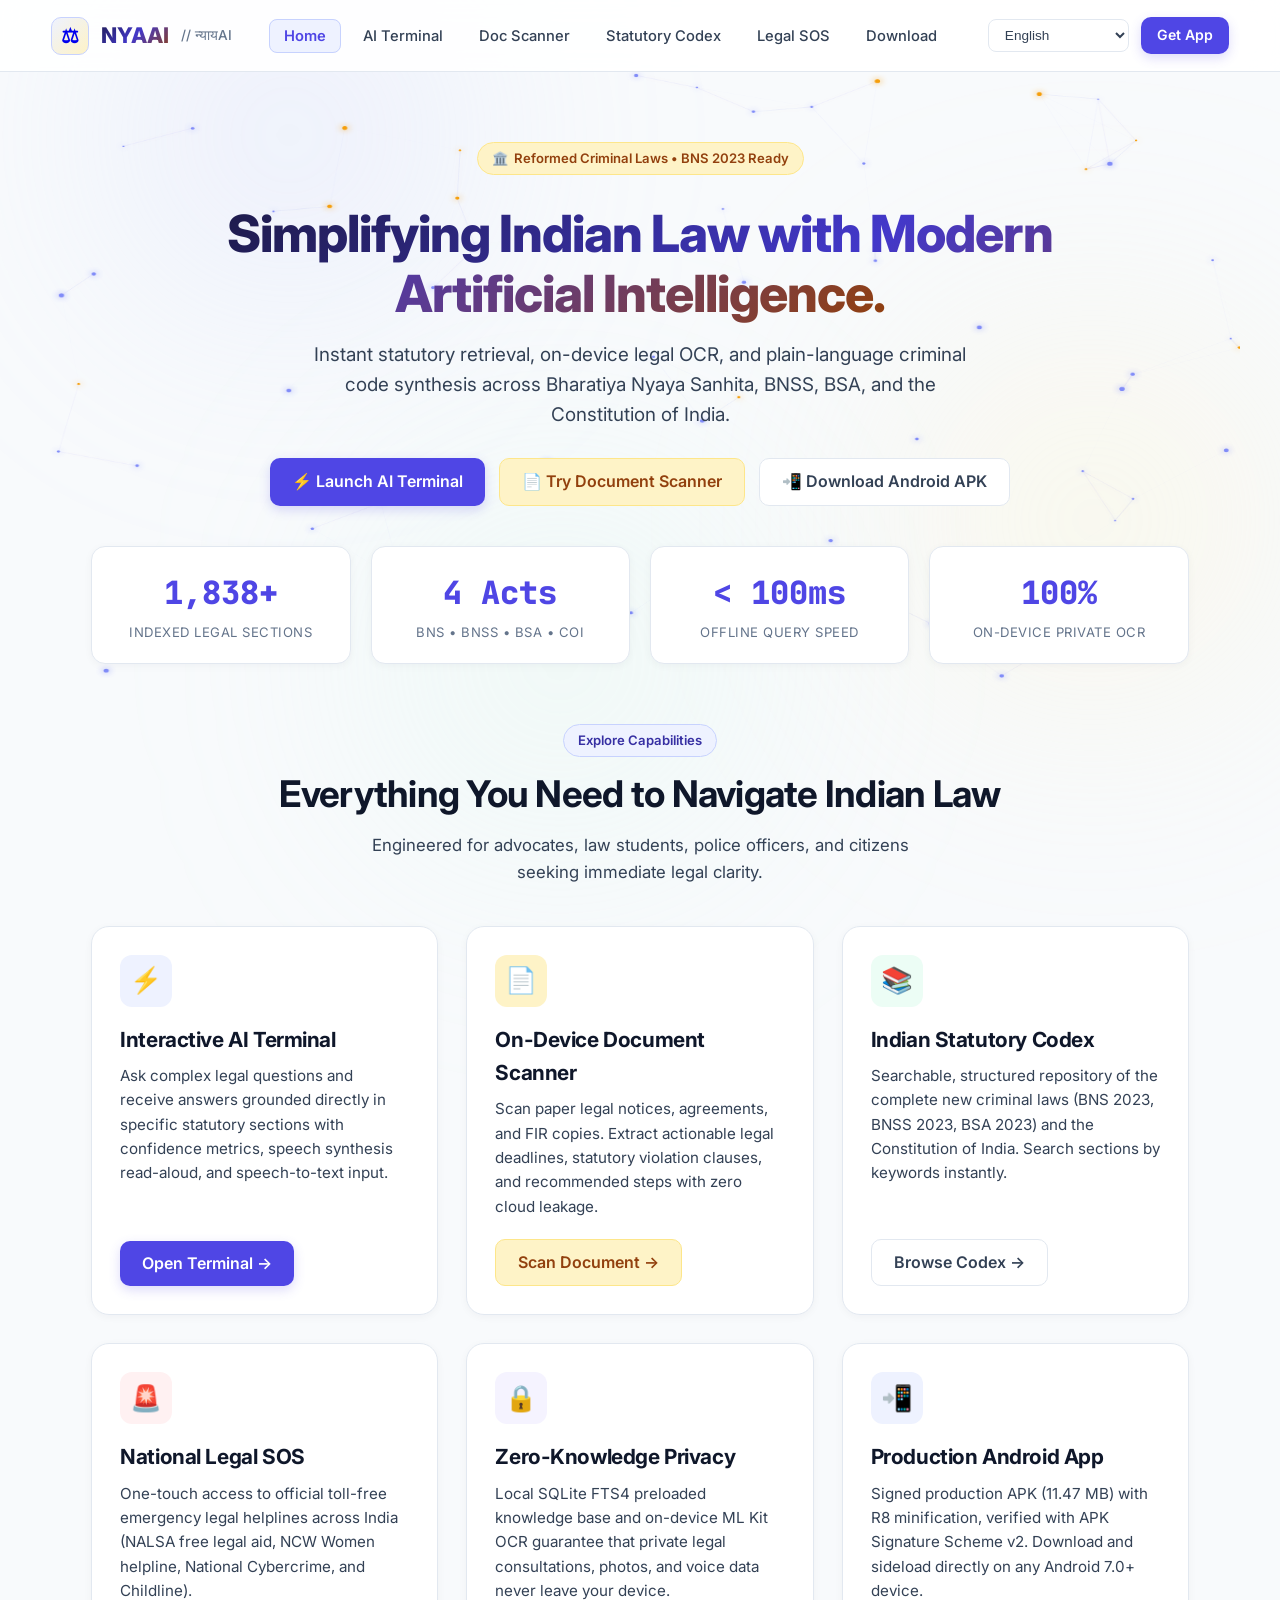
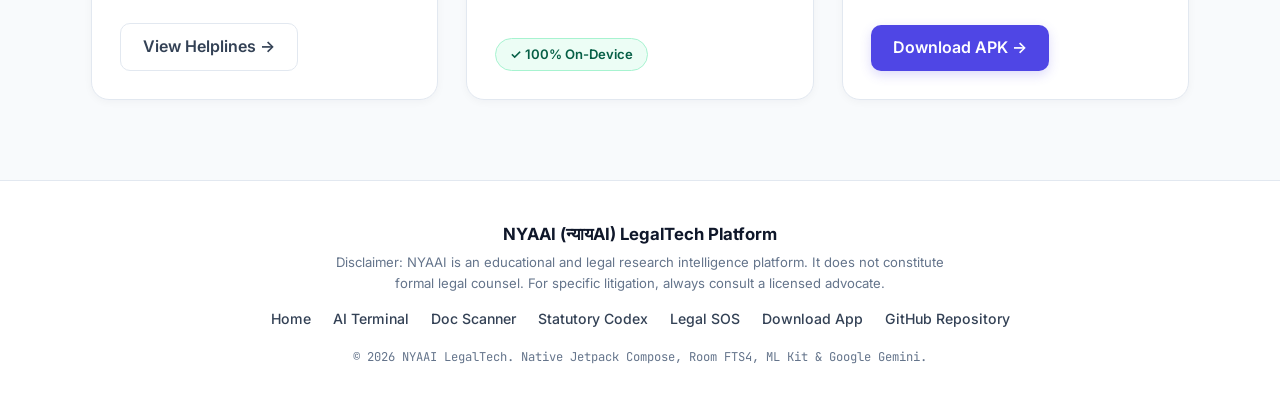
==== commit e86b8ee0: "feat(web): redesign website to multi-page architecture with warm pastel theme" ====
--- a/web/index.html
+++ b/web/index.html
@@ -3,419 +3,197 @@
 <head>
   <meta charset="UTF-8">
   <meta name="viewport" content="width=device-width, initial-scale=1.0">
-  <title>NYAAI (न्यायAI) — The Future of Indian Jurisprudence, Powered by AI</title>
-  <meta name="description" content="India's premier AI-powered legal technology platform with offline statutory retrieval for BNS 2023, BNSS 2023, BSA 2023, and Constitution of India.">
-  
-  <!-- Fonts -->
+  <title>NYAAI (न्यायAI) — Indian Legal AI Assistant</title>
+  <meta name="description" content="India's premier AI legal assistant with offline statutory retrieval for BNS 2023, BNSS 2023, BSA 2023, and Constitution of India.">
   <link rel="preconnect" href="https://fonts.googleapis.com">
   <link rel="preconnect" href="https://fonts.gstatic.com" crossorigin>
-  <link href="https://fonts.googleapis.com/css2?family=Inter:wght@300;400;500;600;700;800&family=JetBrains+Mono:wght@400;500;700&display=swap" rel="stylesheet">
-  
+  <link href="https://fonts.googleapis.com/css2?family=Inter:wght@400;500;600;700;800&family=JetBrains+Mono:wght@500;700&display=swap" rel="stylesheet">
   <link rel="stylesheet" href="styles.css">
 </head>
 <body>
 
-  <!-- Glowing Mesh Elements -->
-  <div class="bg-glow-orb orb-1"></div>
-  <div class="bg-glow-orb orb-2"></div>
-  <div class="bg-glow-orb orb-3"></div>
-
-  <!-- Cyber Navigation Header -->
-  <nav class="cyber-nav">
-    <a href="#" class="brand-logo">
-      <div class="logo-scales">⚖</div>
+  <!-- Pastel Ambient Meshes -->
+  <div class="bg-pastel-orb orb-1"></div>
+  <div class="bg-pastel-orb orb-2"></div>
+  <div class="bg-pastel-orb orb-3"></div>
+
+  <!-- Navigation -->
+  <nav class="pastel-nav">
+    <a href="index.html" class="brand-logo">
+      <div class="logo-box">⚖</div>
       <span class="text-gradient">NYAAI</span>
       <span style="font-size: 0.85rem; color: var(--text-muted); font-weight: 500;">// न्यायAI</span>
     </a>
 
-    <div class="telemetry-pulse">
-      <span class="pulse-dot"></span>
-      <span class="mono">1,838 SECTIONS ACTIVE • RAG ONLINE</span>
-    </div>
-
     <ul class="nav-links">
-      <li><a href="#terminal">AI Terminal</a></li>
-      <li><a href="#scanner">Doc Scanner</a></li>
-      <li><a href="#codex">Statutory Codex</a></li>
-      <li><a href="#architecture">Architecture</a></li>
-      <li><a href="#sos">Legal SOS</a></li>
-      <li><a href="#download">Download</a></li>
+      <li><a href="index.html" class="active">Home</a></li>
+      <li><a href="terminal.html">AI Terminal</a></li>
+      <li><a href="scanner.html">Doc Scanner</a></li>
+      <li><a href="codex.html">Statutory Codex</a></li>
+      <li><a href="sos.html">Legal SOS</a></li>
+      <li><a href="download.html">Download</a></li>
     </ul>
 
     <div class="nav-actions">
-      <select id="langSelect" class="lang-select" aria-label="Language Selector">
+      <select id="langSelect" class="lang-select" aria-label="Select Language">
         <option value="en">English</option>
         <option value="hi">हिन्दी (Hindi)</option>
         <option value="bn">বাংলা (Bengali)</option>
         <option value="te">తెలుగు (Telugu)</option>
         <option value="ta">தமிழ் (Tamil)</option>
       </select>
-      <a href="#download" class="btn-primary" style="padding: 8px 18px; font-size: 0.88rem;">Get App</a>
+      <a href="download.html" class="btn-primary" style="padding: 7px 16px; font-size: 0.88rem;">Get App</a>
     </div>
   </nav>
 
   <!-- Hero Section -->
-  <header class="hero-section">
+  <header class="hero-wrapper">
     <canvas id="neuralCanvas"></canvas>
-    
-    <div class="hero-content">
-      <div class="badge-tag">
-        <span>Next-Gen Legal Intelligence</span> • 
-        <span class="text-cyan">BNS 2023 Ready</span>
-      </div>
-
-      <h1 class="hero-title">
-        <span class="text-gradient">The Future of Indian Jurisprudence, Powered by AI.</span>
-      </h1>
-
-      <p class="hero-subtitle">
-        Instant statutory retrieval, on-device legal OCR, and intelligent criminal code synthesis under Bharatiya Nyaya Sanhita (BNS 2023), BNSS 2023, BSA 2023, and the Constitution of India.
-      </p>
-
-      <div class="hero-ctas">
-        <a href="#terminal" class="btn-primary">⚡ Launch AI Terminal</a>
-        <a href="#scanner" class="btn-gold">📄 Try Document Scanner</a>
-        <a href="#download" class="btn-outline">📲 Download Android APK</a>
-      </div>
-
-      <!-- Live Telemetry Strip -->
-      <div class="telemetry-strip">
-        <div class="telemetry-cell">
-          <div class="telemetry-val">1,838+</div>
-          <div class="telemetry-lbl">Indexed Legal Sections</div>
-        </div>
-        <div class="telemetry-cell">
-          <div class="telemetry-val">4 Acts</div>
-          <div class="telemetry-lbl">BNS • BNSS • BSA • COI</div>
-        </div>
-        <div class="telemetry-cell">
-          <div class="telemetry-val">&lt; 100ms</div>
-          <div class="telemetry-lbl">Offline Retrieval Latency</div>
-        </div>
-        <div class="telemetry-cell">
-          <div class="telemetry-val">100%</div>
-          <div class="telemetry-lbl">On-Device Private OCR</div>
-        </div>
+
+    <div class="badge-pastel-gold" style="margin-bottom: 12px;">
+      <span>🏛️</span>
+      <span>Reformed Criminal Laws • BNS 2023 Ready</span>
+    </div>
+
+    <h1 class="hero-title">
+      <span class="text-gradient">Simplifying Indian Law with Modern Artificial Intelligence.</span>
+    </h1>
+
+    <p class="hero-subtitle">
+      Instant statutory retrieval, on-device legal OCR, and plain-language criminal code synthesis across Bharatiya Nyaya Sanhita, BNSS, BSA, and the Constitution of India.
+    </p>
+
+    <div class="hero-buttons">
+      <a href="terminal.html" class="btn-primary">⚡ Launch AI Terminal</a>
+      <a href="scanner.html" class="btn-honey">📄 Try Document Scanner</a>
+      <a href="download.html" class="btn-secondary">📲 Download Android APK</a>
+    </div>
+
+    <!-- Live Telemetry Strip -->
+    <div class="metrics-row">
+      <div class="metric-card">
+        <div class="metric-number">1,838+</div>
+        <div class="metric-label">Indexed Legal Sections</div>
+      </div>
+      <div class="metric-card">
+        <div class="metric-number">4 Acts</div>
+        <div class="metric-label">BNS • BNSS • BSA • COI</div>
+      </div>
+      <div class="metric-card">
+        <div class="metric-number">&lt; 100ms</div>
+        <div class="metric-label">Offline Query Speed</div>
+      </div>
+      <div class="metric-card">
+        <div class="metric-number">100%</div>
+        <div class="metric-label">On-Device Private OCR</div>
       </div>
     </div>
   </header>
 
-  <!-- Section 1: Live Interactive AI Terminal -->
-  <section id="terminal" class="section-wrapper">
-    <div class="section-header">
-      <span class="section-tag">Interactive Playground</span>
-      <h2 class="section-title">Live Legal AI Assistant</h2>
-      <p class="section-desc">Experience real-time statutory retrieval with grounded citations across India's reformed criminal acts.</p>
-    </div>
-
-    <div class="terminal-window glass-panel">
-      <div class="terminal-titlebar">
-        <div class="window-dots">
-          <span class="dot dot-red"></span>
-          <span class="dot dot-yellow"></span>
-          <span class="dot dot-green"></span>
-        </div>
-        <div class="terminal-status mono">
-          <span>●</span> SYSTEM: READY // RAG DUAL ENGINE v1.0
-        </div>
-        <div style="font-size: 0.8rem; color: var(--text-muted); font-family: var(--font-mono);">
-          HTTPS ENCRYPTED
-        </div>
-      </div>
-
-      <div class="terminal-body">
-        <div id="chatHistory" class="chat-history">
-          <!-- Initial bot message -->
-          <div class="message-bubble bot-message">
-            <div class="confidence-chip">
-              <span>●</span> 99.8% System Verified
-            </div>
-            <div style="font-weight: 700; font-size: 1.05rem; margin-bottom: 6px; color: #FFF;">
-              Welcome to NYAAI Legal AI Engine
-            </div>
-            <p style="color: #CBD5E1;">
-              I am your AI legal research companion, pre-loaded with the complete statutory texts of BNS 2023, BNSS 2023, BSA 2023, and the Constitution of India. Ask any legal question or click a suggested query below:
-            </p>
-          </div>
-        </div>
-
-        <div class="terminal-suggestions">
-          <button class="suggestion-chip" data-query="What are the bail provisions under Section 482 of BNSS 2023?">
-            ⚖️ Section 482 BNSS Bail
-          </button>
-          <button class="suggestion-chip" data-query="Explain Fundamental Rights under Article 21 and Privacy">
-            📜 Article 21 Privacy
-          </button>
-          <button class="suggestion-chip" data-query="What is the punishment for murder under Section 103 of BNS 2023?">
-            ⚔️ Section 103 BNS Murder
-          </button>
-          <button class="suggestion-chip" data-query="How are electronic records and WhatsApp messages admitted under Section 61 and 63 of BSA 2023?">
-            📱 Electronic Evidence BSA
-          </button>
-          <button class="suggestion-chip" data-query="What are consumer rights regarding defective products and refunds?">
-            🛍️ Consumer Rights & Refunds
-          </button>
-        </div>
-
-        <div class="terminal-input-bar">
-          <input type="text" id="terminalInput" class="terminalInput terminal-input" placeholder="Type a legal question (e.g. bail in non-bailable offences, Article 21, cheque bounce)..." aria-label="Legal Question Input">
-          <button id="micBtn" class="icon-btn" title="Voice Input (Speech to Text)">🎙️</button>
-          <button id="sendBtn" class="btn-primary" style="padding: 8px 16px; font-size: 0.88rem;">Send</button>
-        </div>
+  <!-- Feature Showcase Grid -->
+  <section class="page-container" style="padding-top: 20px;">
+    <div class="page-header">
+      <span class="badge-pastel-blue">Explore Capabilities</span>
+      <h2 class="page-title">Everything You Need to Navigate Indian Law</h2>
+      <p class="page-desc">Engineered for advocates, law students, police officers, and citizens seeking immediate legal clarity.</p>
+    </div>
+
+    <div class="feature-showcase-grid">
+      <!-- Feature 1 -->
+      <div class="showcase-card">
+        <div>
+          <div class="showcase-icon" style="background: var(--pastel-blue-bg); color: var(--primary-blue);">⚡</div>
+          <h3 style="font-size: 1.3rem; margin-bottom: 8px;">Interactive AI Terminal</h3>
+          <p style="color: var(--text-secondary); font-size: 0.95rem; line-height: 1.6; margin-bottom: 20px;">
+            Ask complex legal questions and receive answers grounded directly in specific statutory sections with confidence metrics, speech synthesis read-aloud, and speech-to-text input.
+          </p>
+        </div>
+        <a href="terminal.html" class="btn-primary" style="align-self: flex-start;">Open Terminal →</a>
+      </div>
+
+      <!-- Feature 2 -->
+      <div class="showcase-card">
+        <div>
+          <div class="showcase-icon" style="background: var(--pastel-gold-bg); color: var(--primary-gold);">📄</div>
+          <h3 style="font-size: 1.3rem; margin-bottom: 8px;">On-Device Document Scanner</h3>
+          <p style="color: var(--text-secondary); font-size: 0.95rem; line-height: 1.6; margin-bottom: 20px;">
+            Scan paper legal notices, agreements, and FIR copies. Extract actionable legal deadlines, statutory violation clauses, and recommended steps with zero cloud leakage.
+          </p>
+        </div>
+        <a href="scanner.html" class="btn-honey" style="align-self: flex-start;">Scan Document →</a>
+      </div>
+
+      <!-- Feature 3 -->
+      <div class="showcase-card">
+        <div>
+          <div class="showcase-icon" style="background: var(--pastel-sage-bg); color: var(--primary-emerald);">📚</div>
+          <h3 style="font-size: 1.3rem; margin-bottom: 8px;">Indian Statutory Codex</h3>
+          <p style="color: var(--text-secondary); font-size: 0.95rem; line-height: 1.6; margin-bottom: 20px;">
+            Searchable, structured repository of the complete new criminal laws (BNS 2023, BNSS 2023, BSA 2023) and the Constitution of India. Search sections by keywords instantly.
+          </p>
+        </div>
+        <a href="codex.html" class="btn-secondary" style="align-self: flex-start;">Browse Codex →</a>
+      </div>
+
+      <!-- Feature 4 -->
+      <div class="showcase-card">
+        <div>
+          <div class="showcase-icon" style="background: var(--pastel-rose-bg); color: var(--primary-rose);">🚨</div>
+          <h3 style="font-size: 1.3rem; margin-bottom: 8px;">National Legal SOS</h3>
+          <p style="color: var(--text-secondary); font-size: 0.95rem; line-height: 1.6; margin-bottom: 20px;">
+            One-touch access to official toll-free emergency legal helplines across India (NALSA free legal aid, NCW Women helpline, National Cybercrime, and Childline).
+          </p>
+        </div>
+        <a href="sos.html" class="btn-secondary" style="align-self: flex-start;">View Helplines →</a>
+      </div>
+
+      <!-- Feature 5 -->
+      <div class="showcase-card">
+        <div>
+          <div class="showcase-icon" style="background: var(--pastel-purple-bg); color: var(--pastel-purple-text);">🔒</div>
+          <h3 style="font-size: 1.3rem; margin-bottom: 8px;">Zero-Knowledge Privacy</h3>
+          <p style="color: var(--text-secondary); font-size: 0.95rem; line-height: 1.6; margin-bottom: 20px;">
+            Local SQLite FTS4 preloaded knowledge base and on-device ML Kit OCR guarantee that private legal consultations, photos, and voice data never leave your device.
+          </p>
+        </div>
+        <span class="badge-pastel-sage" style="align-self: flex-start;">✓ 100% On-Device</span>
+      </div>
+
+      <!-- Feature 6 -->
+      <div class="showcase-card">
+        <div>
+          <div class="showcase-icon" style="background: var(--pastel-blue-bg); color: var(--primary-blue);">📲</div>
+          <h3 style="font-size: 1.3rem; margin-bottom: 8px;">Production Android App</h3>
+          <p style="color: var(--text-secondary); font-size: 0.95rem; line-height: 1.6; margin-bottom: 20px;">
+            Signed production APK (11.47 MB) with R8 minification, verified with APK Signature Scheme v2. Download and sideload directly on any Android 7.0+ device.
+          </p>
+        </div>
+        <a href="download.html" class="btn-primary" style="align-self: flex-start;">Download APK →</a>
       </div>
     </div>
   </section>
 
-  <!-- Section 2: Interactive Document OCR Scanner -->
-  <section id="scanner" class="section-wrapper">
-    <div class="section-header">
-      <span class="section-tag">Vision Intelligence</span>
-      <h2 class="section-title">On-Device Legal Document Scanner</h2>
-      <p class="section-desc">Experience optical text recognition and instant statutory extraction running completely on-device without cloud leakage.</p>
-    </div>
-
-    <div class="scanner-grid">
-      <!-- Left: Scanner Viewport -->
-      <div class="scanner-frame glass-panel">
-        <div id="scannerLaser" class="scanner-laser"></div>
-
-        <div class="doc-sample-selector">
-          <button class="sample-tab active" data-sample="notice138">Cheque Bounce (S.138 NI)</button>
-          <button class="sample-tab" data-sample="firReport">Cyber Crime FIR (BNSS)</button>
-          <button class="sample-tab" data-sample="ndaBreach">NDA Breach Notice</button>
-        </div>
-
-        <div id="docPreview" class="doc-preview-area">
-          <!-- Populated by JS -->
-        </div>
-
-        <div style="margin-top: 16px; display: flex; justify-content: space-between; align-items: center;">
-          <span style="font-size: 0.8rem; color: var(--neon-emerald); display: flex; align-items: center; gap: 6px;">
-            <span class="pulse-dot"></span> ML Kit Vision Engine Ready
-          </span>
-          <button id="scanDocBtn" class="btn-gold" style="padding: 8px 18px; font-size: 0.88rem;">
-            ⚡ Analyze Document
-          </button>
-        </div>
-      </div>
-
-      <!-- Right: Structured Legal Breakdown -->
-      <div class="analysis-report glass-panel" style="padding: 24px;">
-        <h3 style="font-size: 1.25rem; margin-bottom: 8px; color: #FFF; display: flex; align-items: center; gap: 8px;">
-          <span>🔍</span> Structured Legal Extraction
-        </h3>
-        <p style="color: var(--text-secondary); font-size: 0.88rem; margin-bottom: 16px;">
-          Instant identification of statutory violations, limitation windows, and actionable rights.
-        </p>
-
-        <div class="report-item">
-          <div class="report-item-title">Document Classification</div>
-          <div id="repType" class="report-item-val text-gold">Click 'Analyze Document' to scan...</div>
-        </div>
-
-        <div class="report-item">
-          <div class="report-item-title">Governing Statutory Provisions</div>
-          <div id="repStatutes" class="report-item-val mono text-cyan">—</div>
-        </div>
-
-        <div class="report-item">
-          <div class="report-item-title">Critical Statutory Limitation / Deadlines</div>
-          <div id="repDeadline" class="report-item-val" style="color: var(--danger); font-weight: 700;">—</div>
-        </div>
-
-        <div class="report-item">
-          <div class="report-item-title">Recommended Legal Action</div>
-          <div id="repAction" class="report-item-val" style="color: #CBD5E1; font-size: 0.92rem;">—</div>
-        </div>
-      </div>
-    </div>
-  </section>
-
-  <!-- Section 3: 3D Statutory Codex -->
-  <section id="codex" class="section-wrapper">
-    <div class="section-header">
-      <span class="section-tag">Statutory Knowledge Base</span>
-      <h2 class="section-title">The Indian Statutory Codex</h2>
-      <p class="section-desc">Search through India's complete new criminal and constitutional acts with instant keyword indexing.</p>
-    </div>
-
-    <div class="codex-search-bar">
-      <span class="codex-search-icon">🔍</span>
-      <input type="text" id="codexSearch" class="codex-search-input" placeholder="Filter acts by section, topic, or keyword (e.g., murder, bail, FIR, privacy, evidence)..." aria-label="Codex Search">
-    </div>
-
-    <div id="codexGrid" class="codex-grid">
-      <!-- Cards rendered dynamically via JS -->
-    </div>
-  </section>
-
-  <!-- Section 4: Architecture & Security -->
-  <section id="architecture" class="section-wrapper">
-    <div class="section-header">
-      <span class="section-tag">Zero-Knowledge Security</span>
-      <h2 class="section-title">Privacy-Preserving Legal Tech Architecture</h2>
-      <p class="section-desc">Designed from first principles to guarantee privacy for sensitive legal discussions and client documents.</p>
-    </div>
-
-    <div style="display: grid; grid-template-columns: repeat(auto-fit, minmax(260px, 1fr)); gap: 24px;">
-      <div class="glass-card">
-        <div style="font-size: 2rem; margin-bottom: 12px;">🛡️</div>
-        <h3 style="font-size: 1.15rem; margin-bottom: 8px;">100% Local RAG Engine</h3>
-        <p style="color: var(--text-secondary); font-size: 0.88rem;">
-          Over 1,800 statutory sections are embedded directly in an on-device SQLite FTS4 database. Sub-second searches execute locally without internet.
-        </p>
-      </div>
-
-      <div class="glass-card">
-        <div style="font-size: 2rem; margin-bottom: 12px;">🔒</div>
-        <h3 style="font-size: 1.15rem; margin-bottom: 8px;">On-Device ML Kit OCR</h3>
-        <p style="color: var(--text-secondary); font-size: 0.88rem;">
-          Paper legal notices and FIR copies are processed locally on your phone's processor. Zero scanned images or raw text strings are uploaded to external tracking servers.
-        </p>
-      </div>
-
-      <div class="glass-card">
-        <div style="font-size: 2rem; margin-bottom: 12px;">🧠</div>
-        <h3 style="font-size: 1.15rem; margin-bottom: 8px;">Google Gemini 2.5 Flash</h3>
-        <p style="color: var(--text-secondary); font-size: 0.88rem;">
-          When deep cross-statute synthesis is requested, sanitized statutory queries are dispatched over encrypted TLS 1.3 / HTTPS to Google AI Studio.
-        </p>
-      </div>
-
-      <div class="glass-card">
-        <div style="font-size: 2rem; margin-bottom: 12px;">🔑</div>
-        <h3 style="font-size: 1.15rem; margin-bottom: 8px;">Cryptographically Signed</h3>
-        <p style="color: var(--text-secondary); font-size: 0.88rem;">
-          Every production release binary is secured with 2048-bit RSA keys and verified under APK Signature Scheme v2 for tamper-proof Android distribution.
-        </p>
-      </div>
-    </div>
-  </section>
-
-  <!-- Section 5: Legal SOS Radar -->
-  <section id="sos" class="section-wrapper">
-    <div class="section-header">
-      <span class="section-tag" style="color: var(--danger);">Emergency Legal Support</span>
-      <h2 class="section-title">National Legal SOS Helplines</h2>
-      <p class="section-desc">Instant access to toll-free emergency and legal aid assistance provided by the Government of India.</p>
-    </div>
-
-    <div class="sos-grid">
-      <div class="sos-card">
-        <div class="sos-label">National Legal Services (NALSA)</div>
-        <div class="sos-number">15100</div>
-        <div class="sos-desc">Free legal aid for eligible citizens & undertrials</div>
-      </div>
-
-      <div class="sos-card">
-        <div class="sos-label">Women in Distress Helpline</div>
-        <div class="sos-number">1091</div>
-        <div class="sos-desc">24/7 National Commission for Women support</div>
-      </div>
-
-      <div class="sos-card">
-        <div class="sos-label">National Cybercrime Reporting</div>
-        <div class="sos-number">1930</div>
-        <div class="sos-desc">Financial cyber fraud & online crime redressal</div>
-      </div>
-
-      <div class="sos-card">
-        <div class="sos-label">National Childline Emergency</div>
-        <div class="sos-number">1098</div>
-        <div class="sos-desc">Emergency support for minors & child protection</div>
-      </div>
-    </div>
-  </section>
-
-  <!-- Section 6: App Download & Release Hub -->
-  <section id="download" class="section-wrapper">
-    <div class="download-box">
-      <div class="download-info">
-        <div class="badge-tag" style="background: rgba(0, 242, 254, 0.08); border-color: var(--border-glow); color: var(--neon-cyan); margin-bottom: 12px;">
-          Production Release v1.0
-        </div>
-        <h2 style="font-size: 2.2rem; margin-bottom: 10px;">Get NYAAI on Android</h2>
-        <p style="color: var(--text-secondary); max-width: 540px; font-size: 0.95rem;">
-          Download the production-signed, R8-obfuscated Android APK directly or explore the Google Play Store bundle. Experience instant offline Indian legal reasoning today.
-        </p>
-
-        <div class="download-badges">
-          <span class="metric-pill">📦 Size: 11.47 MB (APK)</span>
-          <span class="metric-pill">🔒 APK Signature v2: Valid</span>
-          <span class="metric-pill">⚡ Min SDK: Android 7.0 (API 24+)</span>
-        </div>
-
-        <div style="display: flex; gap: 14px; flex-wrap: wrap;">
-          <a href="../release_package/binaries/app-release.apk" download="app-release.apk" class="btn-primary">
-            ⬇️ Download Signed APK (11.47 MB)
-          </a>
-          <a href="https://github.com/Lunaca47/Nyaai_" target="_blank" rel="noopener noreferrer" class="btn-outline">
-            ⭐ View on GitHub
-          </a>
-        </div>
-      </div>
-
-      <div class="qr-card">
-        <div class="qr-placeholder">
-          <!-- Stylized QR Code SVG -->
-          <svg viewBox="0 0 100 100" fill="none" xmlns="http://www.w3.org/2000/svg">
-            <rect width="100" height="100" fill="white"/>
-            <!-- Outer Markers -->
-            <rect x="10" y="10" width="25" height="25" rx="3" fill="#0A1128"/>
-            <rect x="14" y="14" width="17" height="17" fill="white"/>
-            <rect x="18" y="18" width="9" height="9" fill="#0A1128"/>
-
-            <rect x="65" y="10" width="25" height="25" rx="3" fill="#0A1128"/>
-            <rect x="69" y="14" width="17" height="17" fill="white"/>
-            <rect x="73" y="18" width="9" height="9" fill="#0A1128"/>
-
-            <rect x="10" y="65" width="25" height="25" rx="3" fill="#0A1128"/>
-            <rect x="14" y="69" width="17" height="17" fill="white"/>
-            <rect x="18" y="73" width="9" height="9" fill="#0A1128"/>
-
-            <!-- Data Dots -->
-            <rect x="42" y="14" width="6" height="6" fill="#0A1128"/>
-            <rect x="52" y="14" width="6" height="6" fill="#0A1128"/>
-            <rect x="42" y="24" width="6" height="6" fill="#0A1128"/>
-            <rect x="52" y="24" width="6" height="6" fill="#0A1128"/>
-
-            <rect x="42" y="42" width="16" height="16" rx="2" fill="#00F2FE"/>
-            <rect x="14" y="45" width="6" height="6" fill="#0A1128"/>
-            <rect x="24" y="45" width="6" height="6" fill="#0A1128"/>
-            <rect x="65" y="45" width="8" height="8" fill="#0A1128"/>
-            <rect x="78" y="45" width="8" height="8" fill="#0A1128"/>
-
-            <rect x="42" y="65" width="6" height="6" fill="#0A1128"/>
-            <rect x="52" y="65" width="6" height="6" fill="#0A1128"/>
-            <rect x="65" y="65" width="10" height="10" fill="#0A1128"/>
-            <rect x="80" y="65" width="10" height="10" fill="#0A1128"/>
-            <rect x="65" y="80" width="10" height="10" fill="#0A1128"/>
-            <rect x="80" y="80" width="10" height="10" fill="#0A1128"/>
-          </svg>
-        </div>
-        <span class="mono" style="font-size: 0.76rem; color: var(--neon-cyan);">Scan to Install APK</span>
-      </div>
-    </div>
-  </section>
-
-  <!-- Cyber Footer -->
-  <footer class="cyber-footer">
-    <div style="font-weight: 700; font-size: 1.1rem; color: #FFF; margin-bottom: 6px;">
-      NYAAI (न्यायAI) LegalTech Ecosystem
-    </div>
-    <p style="max-width: 680px; margin: 0 auto; font-size: 0.82rem; color: var(--text-muted);">
-      Disclaimer: NYAAI is an educational and informational legal AI research platform. It does not constitute formal legal advice and does not create an advocate-client relationship. Always consult a licensed advocate for binding legal proceedings.
+  <!-- Footer -->
+  <footer class="pastel-footer">
+    <div style="font-weight: 700; font-size: 1.05rem; color: var(--text-primary); margin-bottom: 4px;">
+      NYAAI (न्यायAI) LegalTech Platform
+    </div>
+    <p style="max-width: 650px; margin: 0 auto; font-size: 0.82rem; color: var(--text-muted);">
+      Disclaimer: NYAAI is an educational and legal research intelligence platform. It does not constitute formal legal counsel. For specific litigation, always consult a licensed advocate.
     </p>
 
-    <div class="footer-links">
-      <a href="../PRIVACY_POLICY.md">Privacy Policy</a>
-      <a href="../DATA_SAFETY_GUIDE.md">Data Safety</a>
-      <a href="../release_package/HANDOFF_README.md">Handoff Docs</a>
+    <div class="footer-nav">
+      <a href="index.html">Home</a>
+      <a href="terminal.html">AI Terminal</a>
+      <a href="scanner.html">Doc Scanner</a>
+      <a href="codex.html">Statutory Codex</a>
+      <a href="sos.html">Legal SOS</a>
+      <a href="download.html">Download App</a>
       <a href="https://github.com/Lunaca47/Nyaai_" target="_blank" rel="noopener noreferrer">GitHub Repository</a>
     </div>
 
-    <div class="mono" style="font-size: 0.76rem; color: var(--text-muted); margin-top: 14px;">
-      © 2026 NYAAI LegalTech. Developed with Jetpack Compose, Room FTS4, ML Kit & Google Gemini.
+    <div class="mono" style="font-size: 0.76rem; color: var(--text-muted); margin-top: 10px;">
+      © 2026 NYAAI LegalTech. Native Jetpack Compose, Room FTS4, ML Kit & Google Gemini.
     </div>
   </footer>
 
--- a/web/styles.css
+++ b/web/styles.css
@@ -1,34 +1,57 @@
 ﻿/* =========================================================
-   NYAAI (न्यायAI) — Futuristic Cyber-Legal Design System
+   NYAAI (न्यायAI) — Warm Pastel & Light LegalTech Design System
    ========================================================= */
 
 :root {
-  --bg-primary: #050811;
-  --bg-secondary: #0A1124;
-  --bg-surface: rgba(14, 23, 48, 0.7);
-  --bg-card: rgba(16, 28, 58, 0.65);
-  --border-subtle: rgba(0, 242, 254, 0.18);
-  --border-glow: rgba(0, 242, 254, 0.5);
-  --border-gold: rgba(255, 215, 0, 0.4);
-
-  --neon-cyan: #00F2FE;
-  --neon-blue: #4FACFE;
-  --neon-emerald: #00FFA3;
-  --legal-gold: #FFD700;
-  --legal-gold-bright: #FFE866;
-  --accent-purple: #9D4EDD;
-  --text-primary: #F0F4FC;
-  --text-secondary: #94A3B8;
+  /* Surfaces & Backgrounds */
+  --bg-primary: #F8FAFC;
+  --bg-secondary: #F1F5F9;
+  --bg-surface: rgba(255, 255, 255, 0.88);
+  --bg-card: #FFFFFF;
+  --bg-card-hover: #FCFDFF;
+  
+  /* Borders & Shadows */
+  --border-subtle: #E2E8F0;
+  --border-focus: #94A3B8;
+  --shadow-sm: 0 2px 8px rgba(15, 23, 42, 0.04);
+  --shadow-md: 0 8px 24px rgba(15, 23, 42, 0.06);
+  --shadow-lg: 0 16px 40px rgba(15, 23, 42, 0.08);
+
+  /* Typography */
+  --text-primary: #0F172A;
+  --text-secondary: #334155;
   --text-muted: #64748B;
-  --danger: #FF3366;
-
-  --glow-cyan: 0 0 25px rgba(0, 242, 254, 0.35);
-  --glow-gold: 0 0 25px rgba(255, 215, 0, 0.3);
-  --glow-emerald: 0 0 20px rgba(0, 255, 163, 0.3);
-
-  --font-mono: 'JetBrains Mono', 'Fira Code', 'Courier New', monospace;
+  --text-light: #94A3B8;
+
+  /* Pastel Color Tokens */
+  --pastel-blue-bg: #EEF2FF;
+  --pastel-blue-border: #C7D2FE;
+  --pastel-blue-text: #3730A3;
+  --primary-blue: #4F46E5;
+
+  --pastel-gold-bg: #FEF3C7;
+  --pastel-gold-border: #FDE68A;
+  --pastel-gold-text: #92400E;
+  --primary-gold: #D97706;
+
+  --pastel-sage-bg: #ECFDF5;
+  --pastel-sage-border: #A7F3D0;
+  --pastel-sage-text: #065F46;
+  --primary-emerald: #059669;
+
+  --pastel-rose-bg: #FFF1F2;
+  --pastel-rose-border: #FECDD3;
+  --pastel-rose-text: #9F1239;
+  --primary-rose: #E11D48;
+
+  --pastel-purple-bg: #F5F3FF;
+  --pastel-purple-border: #DDD6FE;
+  --pastel-purple-text: #5B21B6;
+
+  /* Fonts */
+  --font-mono: 'JetBrains Mono', 'Fira Code', 'Consolas', monospace;
   --font-sans: 'Inter', -apple-system, BlinkMacSystemFont, 'Segoe UI', Roboto, sans-serif;
-  --transition-smooth: all 0.3s cubic-bezier(0.16, 1, 0.3, 1);
+  --transition-smooth: all 0.25s cubic-bezier(0.16, 1, 0.3, 1);
 }
 
 * {
@@ -46,152 +69,147 @@
   font-family: var(--font-sans);
   background-color: var(--bg-primary);
   color: var(--text-primary);
+  line-height: 1.6;
   overflow-x: hidden;
-  line-height: 1.6;
   position: relative;
   min-height: 100vh;
 }
 
-/* Background Cyber Grid */
-body::before {
-  content: "";
+/* Subtle Organic Pastel Mesh Backgrounds */
+.bg-pastel-orb {
   position: fixed;
-  top: 0;
-  left: 0;
-  width: 100vw;
-  height: 100vh;
-  background-image: 
-    linear-gradient(to right, rgba(0, 242, 254, 0.03) 1px, transparent 1px),
-    linear-gradient(to bottom, rgba(0, 242, 254, 0.03) 1px, transparent 1px);
-  background-size: 60px 60px;
+  border-radius: 50%;
+  filter: blur(120px);
   pointer-events: none;
   z-index: 0;
 }
 
-/* Background Glowing Mesh */
-.bg-glow-orb {
-  position: fixed;
-  border-radius: 50%;
-  filter: blur(140px);
-  pointer-events: none;
-  z-index: 0;
-}
-
 .orb-1 {
   top: -10%;
-  left: -5%;
+  left: 5%;
+  width: 450px;
+  height: 450px;
+  background: radial-gradient(circle, rgba(199, 210, 254, 0.45) 0%, transparent 70%);
+}
+
+.orb-2 {
+  top: 30%;
+  right: -5%;
   width: 500px;
   height: 500px;
-  background: radial-gradient(circle, rgba(0, 242, 254, 0.15) 0%, transparent 70%);
-}
-
-.orb-2 {
-  top: 40%;
-  right: -5%;
-  width: 600px;
-  height: 600px;
-  background: radial-gradient(circle, rgba(157, 78, 221, 0.12) 0%, transparent 70%);
+  background: radial-gradient(circle, rgba(254, 243, 199, 0.5) 0%, transparent 70%);
 }
 
 .orb-3 {
-  bottom: 5%;
-  left: 20%;
-  width: 450px;
-  height: 450px;
-  background: radial-gradient(circle, rgba(255, 215, 0, 0.08) 0%, transparent 70%);
-}
-
-/* Custom Cyber Scrollbar */
+  bottom: 0%;
+  left: 25%;
+  width: 480px;
+  height: 480px;
+  background: radial-gradient(circle, rgba(209, 250, 229, 0.4) 0%, transparent 70%);
+}
+
+/* Custom Refined Scrollbar */
 ::-webkit-scrollbar {
-  width: 8px;
+  width: 7px;
 }
 ::-webkit-scrollbar-track {
   background: var(--bg-primary);
 }
 ::-webkit-scrollbar-thumb {
-  background: linear-gradient(180deg, var(--neon-cyan), var(--accent-purple));
+  background: #CBD5E1;
   border-radius: 4px;
 }
 ::-webkit-scrollbar-thumb:hover {
-  background: var(--neon-cyan);
-  box-shadow: var(--glow-cyan);
-}
-
-/* Typography & Utilities */
+  background: #94A3B8;
+}
+
+/* Typography & General Utilities */
 h1, h2, h3, h4, h5 {
   font-weight: 700;
+  color: var(--text-primary);
   letter-spacing: -0.02em;
-  color: #FFFFFF;
 }
 
 .text-gradient {
-  background: linear-gradient(135deg, #FFFFFF 0%, var(--neon-cyan) 50%, var(--legal-gold) 100%);
+  background: linear-gradient(135deg, #1E1B4B 0%, #4338CA 50%, #92400E 100%);
   -webkit-background-clip: text;
   -webkit-text-fill-color: transparent;
 }
 
-.text-gold {
-  color: var(--legal-gold);
-}
-
-.text-cyan {
-  color: var(--neon-cyan);
-}
-
-.text-emerald {
-  color: var(--neon-emerald);
-}
-
 .mono {
   font-family: var(--font-mono);
 }
 
-/* Glassmorphism Containers */
-.glass-panel {
-  background: var(--bg-surface);
-  backdrop-filter: blur(20px);
-  -webkit-backdrop-filter: blur(20px);
+/* Pastel Badges */
+.badge-pastel-blue {
+  display: inline-flex;
+  align-items: center;
+  gap: 6px;
+  padding: 5px 14px;
+  border-radius: 20px;
+  background: var(--pastel-blue-bg);
+  border: 1px solid var(--pastel-blue-border);
+  color: var(--pastel-blue-text);
+  font-size: 0.82rem;
+  font-weight: 600;
+}
+
+.badge-pastel-gold {
+  display: inline-flex;
+  align-items: center;
+  gap: 6px;
+  padding: 5px 14px;
+  border-radius: 20px;
+  background: var(--pastel-gold-bg);
+  border: 1px solid var(--pastel-gold-border);
+  color: var(--pastel-gold-text);
+  font-size: 0.82rem;
+  font-weight: 600;
+}
+
+.badge-pastel-sage {
+  display: inline-flex;
+  align-items: center;
+  gap: 6px;
+  padding: 5px 14px;
+  border-radius: 20px;
+  background: var(--pastel-sage-bg);
+  border: 1px solid var(--pastel-sage-border);
+  color: var(--pastel-sage-text);
+  font-size: 0.82rem;
+  font-weight: 600;
+}
+
+/* Cards & Surfaces */
+.card-pastel {
+  background: var(--bg-card);
   border: 1px solid var(--border-subtle);
   border-radius: 16px;
-  position: relative;
-  transition: var(--transition-smooth);
-}
-
-.glass-panel:hover {
-  border-color: var(--border-glow);
-  box-shadow: 0 8px 32px rgba(0, 242, 254, 0.12);
-}
-
-.glass-card {
-  background: var(--bg-card);
-  backdrop-filter: blur(16px);
-  -webkit-backdrop-filter: blur(16px);
-  border: 1px solid rgba(255, 255, 255, 0.07);
-  border-radius: 12px;
-  padding: 1.5rem;
-  transition: var(--transition-smooth);
-}
-
-.glass-card:hover {
-  transform: translateY(-4px);
-  border-color: var(--neon-cyan);
-  box-shadow: var(--glow-cyan);
+  padding: 24px;
+  box-shadow: var(--shadow-sm);
+  transition: var(--transition-smooth);
+}
+
+.card-pastel:hover {
+  box-shadow: var(--shadow-md);
+  border-color: #CBD5E1;
+  transform: translateY(-2px);
 }
 
 /* Navigation Header */
-.cyber-nav {
-  position: fixed;
+.pastel-nav {
+  position: sticky;
   top: 0;
   left: 0;
   width: 100%;
-  height: 75px;
+  height: 72px;
   display: flex;
   align-items: center;
   justify-content: space-between;
   padding: 0 4%;
-  background: rgba(5, 8, 17, 0.85);
-  backdrop-filter: blur(24px);
-  -webkit-backdrop-filter: blur(24px);
+  background: rgba(255, 255, 255, 0.88);
+  backdrop-filter: blur(16px);
+  -webkit-backdrop-filter: blur(16px);
   border-bottom: 1px solid var(--border-subtle);
   z-index: 1000;
 }
@@ -201,55 +219,26 @@
   align-items: center;
   gap: 12px;
   text-decoration: none;
-  font-size: 1.4rem;
+  font-size: 1.35rem;
   font-weight: 800;
-  letter-spacing: 1px;
-}
-
-.logo-scales {
+}
+
+.logo-box {
   width: 38px;
   height: 38px;
-  background: linear-gradient(135deg, var(--neon-cyan), var(--legal-gold));
+  background: linear-gradient(135deg, #EEF2FF, #FEF3C7);
+  border: 1px solid #C7D2FE;
   border-radius: 10px;
   display: flex;
   align-items: center;
   justify-content: center;
-  color: #000;
   font-size: 1.25rem;
-  box-shadow: var(--glow-cyan);
-}
-
-.telemetry-pulse {
+}
+
+.nav-links {
   display: flex;
   align-items: center;
   gap: 8px;
-  padding: 6px 14px;
-  border-radius: 20px;
-  background: rgba(0, 255, 163, 0.08);
-  border: 1px solid rgba(0, 255, 163, 0.3);
-  font-size: 0.78rem;
-  color: var(--neon-emerald);
-}
-
-.pulse-dot {
-  width: 8px;
-  height: 8px;
-  background: var(--neon-emerald);
-  border-radius: 50%;
-  box-shadow: 0 0 10px var(--neon-emerald);
-  animation: pulse-ring 2s infinite;
-}
-
-@keyframes pulse-ring {
-  0% { transform: scale(0.95); opacity: 0.8; }
-  50% { transform: scale(1.3); opacity: 1; filter: drop-shadow(0 0 6px var(--neon-emerald)); }
-  100% { transform: scale(0.95); opacity: 0.8; }
-}
-
-.nav-links {
-  display: flex;
-  align-items: center;
-  gap: 24px;
   list-style: none;
 }
 
@@ -258,41 +247,50 @@
   text-decoration: none;
   font-size: 0.92rem;
   font-weight: 500;
+  padding: 7px 14px;
+  border-radius: 8px;
   transition: var(--transition-smooth);
 }
 
 .nav-links a:hover {
-  color: var(--neon-cyan);
-  text-shadow: 0 0 10px var(--neon-cyan);
+  color: var(--primary-blue);
+  background: var(--pastel-blue-bg);
+}
+
+.nav-links a.active {
+  color: var(--primary-blue);
+  background: var(--pastel-blue-bg);
+  font-weight: 600;
+  border: 1px solid var(--pastel-blue-border);
 }
 
 .nav-actions {
   display: flex;
   align-items: center;
-  gap: 16px;
+  gap: 12px;
 }
 
 .lang-select {
-  background: rgba(10, 17, 36, 0.8);
-  color: var(--text-primary);
+  background: #FFFFFF;
+  color: var(--text-secondary);
   border: 1px solid var(--border-subtle);
   border-radius: 8px;
-  padding: 6px 12px;
+  padding: 7px 12px;
   font-size: 0.85rem;
   outline: none;
   cursor: pointer;
   transition: var(--transition-smooth);
 }
 
-.lang-select:hover, .lang-select:focus {
-  border-color: var(--neon-cyan);
-  box-shadow: 0 0 10px rgba(0, 242, 254, 0.3);
-}
-
+.lang-select:focus {
+  border-color: var(--primary-blue);
+}
+
+/* Button Variants */
 .btn-primary {
-  background: linear-gradient(135deg, var(--neon-cyan), var(--neon-blue));
-  color: #050811;
-  font-weight: 700;
+  background: #4F46E5;
+  color: #FFFFFF;
+  font-weight: 600;
   padding: 10px 22px;
   border-radius: 10px;
   border: none;
@@ -301,39 +299,19 @@
   display: inline-flex;
   align-items: center;
   gap: 8px;
-  box-shadow: var(--glow-cyan);
+  box-shadow: 0 4px 12px rgba(79, 70, 229, 0.2);
   transition: var(--transition-smooth);
 }
 
 .btn-primary:hover {
-  transform: scale(1.03);
-  box-shadow: 0 0 30px rgba(0, 242, 254, 0.6);
-}
-
-.btn-gold {
-  background: linear-gradient(135deg, var(--legal-gold), #D4AF37);
-  color: #0A0F1E;
-  font-weight: 700;
-  padding: 10px 22px;
-  border-radius: 10px;
-  border: none;
-  cursor: pointer;
-  text-decoration: none;
-  display: inline-flex;
-  align-items: center;
-  gap: 8px;
-  box-shadow: var(--glow-gold);
-  transition: var(--transition-smooth);
-}
-
-.btn-gold:hover {
-  transform: scale(1.03);
-  box-shadow: 0 0 30px rgba(255, 215, 0, 0.5);
-}
-
-.btn-outline {
-  background: transparent;
-  color: var(--text-primary);
+  background: #4338CA;
+  transform: translateY(-1px);
+  box-shadow: 0 6px 16px rgba(79, 70, 229, 0.28);
+}
+
+.btn-secondary {
+  background: #FFFFFF;
+  color: var(--text-secondary);
   border: 1px solid var(--border-subtle);
   font-weight: 600;
   padding: 10px 22px;
@@ -346,24 +324,38 @@
   transition: var(--transition-smooth);
 }
 
-.btn-outline:hover {
-  border-color: var(--neon-cyan);
-  color: var(--neon-cyan);
-  background: rgba(0, 242, 254, 0.05);
-  box-shadow: var(--glow-cyan);
-}
-
-/* =========================================================
-   Hero Section & Canvas
-   ========================================================= */
-.hero-section {
+.btn-secondary:hover {
+  background: var(--bg-secondary);
+  color: var(--text-primary);
+  border-color: #CBD5E1;
+}
+
+.btn-honey {
+  background: var(--pastel-gold-bg);
+  color: var(--pastel-gold-text);
+  border: 1px solid var(--pastel-gold-border);
+  font-weight: 600;
+  padding: 10px 22px;
+  border-radius: 10px;
+  cursor: pointer;
+  text-decoration: none;
+  display: inline-flex;
+  align-items: center;
+  gap: 8px;
+  transition: var(--transition-smooth);
+}
+
+.btn-honey:hover {
+  background: #FDE68A;
+}
+
+/* Hero Section */
+.hero-wrapper {
   position: relative;
-  min-height: 90vh;
-  display: flex;
-  align-items: center;
-  justify-content: center;
-  padding: 120px 4% 60px 4%;
-  overflow: hidden;
+  padding: 70px 4% 40px 4%;
+  max-width: 1200px;
+  margin: 0 auto;
+  text-align: center;
   z-index: 1;
 }
 
@@ -377,238 +369,202 @@
   pointer-events: none;
 }
 
-.hero-content {
-  max-width: 900px;
-  text-align: center;
-  display: flex;
-  flex-direction: column;
-  align-items: center;
-  gap: 24px;
-}
-
-.badge-tag {
-  display: inline-flex;
-  align-items: center;
-  gap: 8px;
-  padding: 6px 18px;
-  border-radius: 30px;
-  background: rgba(255, 215, 0, 0.08);
-  border: 1px solid var(--border-gold);
-  font-size: 0.85rem;
-  color: var(--legal-gold);
-  text-transform: uppercase;
-  letter-spacing: 1.5px;
-  font-weight: 600;
-}
-
 .hero-title {
-  font-size: 3.6rem;
-  line-height: 1.15;
+  font-size: 3.2rem;
+  line-height: 1.18;
+  max-width: 860px;
+  margin: 16px auto;
   font-weight: 800;
 }
 
 .hero-subtitle {
-  font-size: 1.22rem;
+  font-size: 1.18rem;
   color: var(--text-secondary);
-  max-width: 720px;
-  font-weight: 400;
-}
-
-.hero-ctas {
-  display: flex;
-  gap: 16px;
+  max-width: 680px;
+  margin: 0 auto 28px auto;
+}
+
+.hero-buttons {
+  display: flex;
+  gap: 14px;
+  justify-content: center;
   flex-wrap: wrap;
-  justify-content: center;
-  margin-top: 10px;
-}
-
-/* Telemetry Grid */
-.telemetry-strip {
+}
+
+/* Metric Cards */
+.metrics-row {
   display: grid;
   grid-template-columns: repeat(4, 1fr);
-  gap: 18px;
-  width: 100%;
+  gap: 20px;
   max-width: 1100px;
   margin: 40px auto 0 auto;
 }
 
-.telemetry-cell {
-  background: rgba(14, 23, 48, 0.6);
-  border: 1px solid var(--border-subtle);
-  border-radius: 12px;
-  padding: 18px;
+.metric-card {
+  background: #FFFFFF;
+  border: 1px solid var(--border-subtle);
+  border-radius: 14px;
+  padding: 20px;
   text-align: center;
-  transition: var(--transition-smooth);
-}
-
-.telemetry-cell:hover {
-  border-color: var(--neon-cyan);
+  box-shadow: var(--shadow-sm);
+  transition: var(--transition-smooth);
+}
+
+.metric-card:hover {
+  border-color: #CBD5E1;
   transform: translateY(-2px);
 }
 
-.telemetry-val {
+.metric-number {
   font-size: 2rem;
   font-weight: 800;
   font-family: var(--font-mono);
-  background: linear-gradient(135deg, #FFF, var(--neon-cyan));
-  -webkit-background-clip: text;
-  -webkit-text-fill-color: transparent;
-}
-
-.telemetry-lbl {
-  font-size: 0.8rem;
+  color: var(--primary-blue);
+}
+
+.metric-label {
+  font-size: 0.82rem;
   color: var(--text-muted);
   text-transform: uppercase;
-  letter-spacing: 1px;
+  letter-spacing: 0.5px;
   margin-top: 4px;
 }
 
-/* =========================================================
-   Interactive AI Terminal (Playground)
-   ========================================================= */
-.section-wrapper {
+/* Page Containers */
+.page-container {
   max-width: 1200px;
   margin: 0 auto;
-  padding: 80px 4%;
+  padding: 40px 4% 80px 4%;
   position: relative;
   z-index: 1;
 }
 
-.section-header {
+.page-header {
   text-align: center;
-  margin-bottom: 50px;
-}
-
-.section-tag {
-  font-size: 0.85rem;
-  text-transform: uppercase;
-  letter-spacing: 2px;
-  font-weight: 700;
-  color: var(--neon-cyan);
-}
-
-.section-title {
-  font-size: 2.5rem;
+  margin-bottom: 40px;
+}
+
+.page-title {
+  font-size: 2.3rem;
   margin-top: 8px;
 }
 
-.section-desc {
+.page-desc {
   color: var(--text-secondary);
   font-size: 1.05rem;
-  max-width: 640px;
-  margin: 10px auto 0 auto;
-}
-
-.terminal-window {
-  border: 1px solid var(--border-subtle);
-  border-radius: 16px;
-  background: rgba(9, 14, 30, 0.92);
-  box-shadow: 0 20px 50px rgba(0, 0, 0, 0.5), 0 0 30px rgba(0, 242, 254, 0.1);
-  overflow: hidden;
-}
-
-.terminal-titlebar {
-  background: rgba(14, 23, 48, 0.95);
-  border-bottom: 1px solid rgba(255, 255, 255, 0.06);
-  padding: 12px 20px;
-  display: flex;
-  align-items: center;
-  justify-content: space-between;
-}
-
-.window-dots {
-  display: flex;
-  gap: 8px;
-}
-
-.dot {
-  width: 12px;
-  height: 12px;
-  border-radius: 50%;
-}
-.dot-red { background: #FF5F56; }
-.dot-yellow { background: #FFBD2E; }
-.dot-green { background: #27C93F; }
-
-.terminal-status {
-  font-family: var(--font-mono);
-  font-size: 0.8rem;
-  color: var(--neon-cyan);
-  display: flex;
-  align-items: center;
-  gap: 6px;
-}
-
-.terminal-body {
-  padding: 24px;
-  min-height: 480px;
+  max-width: 600px;
+  margin: 8px auto 0 auto;
+}
+
+/* Feature Showcase Grid (Home) */
+.feature-showcase-grid {
+  display: grid;
+  grid-template-columns: repeat(auto-fit, minmax(320px, 1fr));
+  gap: 28px;
+  margin-top: 20px;
+}
+
+.showcase-card {
+  background: #FFFFFF;
+  border: 1px solid var(--border-subtle);
+  border-radius: 18px;
+  padding: 28px;
+  box-shadow: var(--shadow-sm);
   display: flex;
   flex-direction: column;
   justify-content: space-between;
-}
-
-.chat-history {
+  transition: var(--transition-smooth);
+}
+
+.showcase-card:hover {
+  box-shadow: var(--shadow-md);
+  border-color: #CBD5E1;
+  transform: translateY(-3px);
+}
+
+.showcase-icon {
+  width: 52px;
+  height: 52px;
+  border-radius: 12px;
+  display: flex;
+  align-items: center;
+  justify-content: center;
+  font-size: 1.6rem;
+  margin-bottom: 16px;
+}
+
+/* Terminal & Chat Workspace */
+.terminal-card {
+  background: #FFFFFF;
+  border: 1px solid var(--border-subtle);
+  border-radius: 18px;
+  box-shadow: var(--shadow-md);
+  overflow: hidden;
+  display: flex;
+  flex-direction: column;
+  min-height: 580px;
+}
+
+.terminal-topbar {
+  background: #F8FAFC;
+  border-bottom: 1px solid var(--border-subtle);
+  padding: 14px 20px;
+  display: flex;
+  align-items: center;
+  justify-content: space-between;
+}
+
+.chat-scroll {
+  flex: 1;
+  padding: 24px;
   display: flex;
   flex-direction: column;
   gap: 18px;
-  max-height: 420px;
+  max-height: 500px;
   overflow-y: auto;
-  padding-right: 8px;
-}
-
-.message-bubble {
+}
+
+.chat-bubble {
   max-width: 85%;
+  padding: 16px 20px;
   border-radius: 14px;
-  padding: 16px 20px;
-  font-size: 0.95rem;
+  font-size: 0.96rem;
   line-height: 1.6;
 }
 
-.user-message {
+.chat-user {
   align-self: flex-end;
-  background: linear-gradient(135deg, rgba(0, 242, 254, 0.15), rgba(79, 172, 254, 0.25));
-  border: 1px solid rgba(0, 242, 254, 0.4);
-  color: #FFFFFF;
-}
-
-.bot-message {
+  background: #EEF2FF;
+  border: 1px solid #C7D2FE;
+  color: #1E1B4B;
+}
+
+.chat-ai {
   align-self: flex-start;
-  background: rgba(16, 26, 54, 0.85);
-  border: 1px solid rgba(255, 255, 255, 0.08);
-}
-
-.citation-card {
+  background: #F8FAFC;
+  border: 1px solid var(--border-subtle);
+  color: var(--text-primary);
+}
+
+.citation-pastel-box {
   margin-top: 12px;
-  background: rgba(255, 215, 0, 0.06);
-  border-left: 3px solid var(--legal-gold);
-  border-radius: 4px;
+  background: var(--pastel-gold-bg);
+  border-left: 3px solid var(--primary-gold);
+  border-radius: 6px;
   padding: 10px 14px;
   font-size: 0.88rem;
-}
-
-.confidence-chip {
-  display: inline-flex;
-  align-items: center;
-  gap: 6px;
-  font-size: 0.76rem;
-  padding: 3px 10px;
-  border-radius: 12px;
-  background: rgba(0, 255, 163, 0.15);
-  color: var(--neon-emerald);
-  border: 1px solid rgba(0, 255, 163, 0.3);
-  font-weight: 600;
-  margin-bottom: 8px;
-}
-
-.terminal-suggestions {
-  display: flex;
-  gap: 10px;
+  color: #78350F;
+}
+
+.prompt-chips {
+  display: flex;
+  gap: 8px;
   flex-wrap: wrap;
-  margin: 16px 0 12px 0;
-}
-
-.suggestion-chip {
-  background: rgba(255, 255, 255, 0.04);
+  padding: 0 24px 14px 24px;
+}
+
+.chip-btn {
+  background: #F1F5F9;
   border: 1px solid var(--border-subtle);
   color: var(--text-secondary);
   padding: 6px 14px;
@@ -618,431 +574,199 @@
   transition: var(--transition-smooth);
 }
 
-.suggestion-chip:hover {
-  border-color: var(--neon-cyan);
-  color: var(--neon-cyan);
-  background: rgba(0, 242, 254, 0.08);
-}
-
-.terminal-input-bar {
-  display: flex;
+.chip-btn:hover {
+  background: var(--pastel-blue-bg);
+  border-color: var(--pastel-blue-border);
+  color: var(--primary-blue);
+}
+
+.terminal-bottom {
+  padding: 14px 20px;
+  background: #F8FAFC;
+  border-top: 1px solid var(--border-subtle);
+  display: flex;
+  align-items: center;
   gap: 12px;
-  margin-top: 10px;
-  background: rgba(12, 19, 41, 0.9);
-  border: 1px solid var(--border-subtle);
-  border-radius: 12px;
-  padding: 6px 12px;
-  align-items: center;
-}
-
-.terminal-input-bar:focus-within {
-  border-color: var(--neon-cyan);
-  box-shadow: 0 0 15px rgba(0, 242, 254, 0.25);
 }
 
 .terminal-input {
   flex: 1;
-  background: transparent;
-  border: none;
+  background: #FFFFFF;
+  border: 1px solid var(--border-subtle);
+  border-radius: 10px;
+  padding: 10px 16px;
+  font-size: 0.95rem;
+  color: var(--text-primary);
   outline: none;
-  color: #FFFFFF;
-  font-size: 0.95rem;
-  padding: 8px 4px;
-}
-
-.icon-btn {
-  background: transparent;
-  border: none;
-  color: var(--text-secondary);
-  font-size: 1.15rem;
-  cursor: pointer;
-  padding: 6px;
-  border-radius: 8px;
-  display: flex;
-  align-items: center;
-  justify-content: center;
-  transition: var(--transition-smooth);
-}
-
-.icon-btn:hover {
-  color: var(--neon-cyan);
-  background: rgba(0, 242, 254, 0.1);
-}
-
-.icon-btn.recording {
-  color: var(--danger);
-  animation: pulse-ring 1s infinite;
-}
-
-/* =========================================================
-   Interactive Document OCR Scanner Simulator
-   ========================================================= */
-.scanner-grid {
+  transition: var(--transition-smooth);
+}
+
+.terminal-input:focus {
+  border-color: var(--primary-blue);
+  box-shadow: 0 0 0 3px rgba(79, 70, 229, 0.1);
+}
+
+/* Scanner Workspace */
+.scanner-split {
   display: grid;
   grid-template-columns: 1fr 1fr;
   gap: 28px;
-  margin-top: 20px;
-}
-
-.scanner-frame {
-  position: relative;
-  background: rgba(10, 16, 36, 0.9);
+}
+
+.scanner-viewport {
+  background: #FFFFFF;
   border: 1px solid var(--border-subtle);
   border-radius: 16px;
   padding: 24px;
-  min-height: 480px;
+  box-shadow: var(--shadow-sm);
+  position: relative;
   overflow: hidden;
   display: flex;
   flex-direction: column;
 }
 
-.scanner-laser {
+.laser-bar {
   position: absolute;
   top: 0;
   left: 0;
   width: 100%;
   height: 3px;
-  background: linear-gradient(90deg, transparent, var(--neon-cyan), var(--neon-emerald), transparent);
-  box-shadow: 0 0 20px var(--neon-cyan);
+  background: linear-gradient(90deg, transparent, #4F46E5, #10B981, transparent);
+  box-shadow: 0 0 10px #4F46E5;
   opacity: 0;
   pointer-events: none;
-  z-index: 10;
-}
-
-.scanner-laser.active {
+}
+
+.laser-bar.active {
   opacity: 1;
-  animation: scan-sweep 2.5s infinite alternate ease-in-out;
-}
-
-@keyframes scan-sweep {
-  0% { top: 5%; }
+  animation: sweep-laser 2.2s infinite alternate ease-in-out;
+}
+
+@keyframes sweep-laser {
+  0% { top: 6%; }
   100% { top: 92%; }
 }
 
-.doc-sample-selector {
-  display: flex;
-  gap: 8px;
-  margin-bottom: 16px;
-}
-
-.sample-tab {
-  flex: 1;
-  padding: 8px;
-  background: rgba(255, 255, 255, 0.04);
-  border: 1px solid var(--border-subtle);
-  border-radius: 8px;
-  color: var(--text-secondary);
-  font-size: 0.78rem;
-  font-weight: 600;
-  cursor: pointer;
-  text-align: center;
-  transition: var(--transition-smooth);
-}
-
-.sample-tab.active, .sample-tab:hover {
-  border-color: var(--neon-cyan);
-  color: var(--neon-cyan);
-  background: rgba(0, 242, 254, 0.08);
-}
-
-.doc-preview-area {
-  flex: 1;
-  background: rgba(5, 8, 18, 0.9);
-  border: 1px dashed rgba(0, 242, 254, 0.25);
-  border-radius: 12px;
+.doc-paper {
+  background: #FAF8F5;
+  border: 1px solid #E7E5E4;
+  border-radius: 10px;
   padding: 20px;
   font-family: var(--font-mono);
-  font-size: 0.84rem;
+  font-size: 0.85rem;
   line-height: 1.8;
-  color: #CBD5E1;
+  color: #292524;
+  min-height: 280px;
+}
+
+.ocr-tag {
+  background: #E0E7FF;
+  border: 1px solid #A5B4FC;
+  color: #3730A3;
+  padding: 1px 6px;
+  border-radius: 4px;
+  font-weight: 600;
+}
+
+/* Statutory Codex */
+.codex-search {
+  max-width: 580px;
+  margin: 0 auto 30px auto;
   position: relative;
-  overflow: hidden;
-}
-
-.ocr-box {
-  background: rgba(0, 242, 254, 0.08);
-  border: 1px solid var(--neon-cyan);
-  border-radius: 4px;
-  padding: 2px 6px;
-  display: inline-block;
-  margin: 2px 0;
-}
-
-.analysis-report {
-  display: flex;
-  flex-direction: column;
-  gap: 16px;
-}
-
-.report-item {
-  background: rgba(14, 23, 48, 0.7);
-  border: 1px solid rgba(255, 255, 255, 0.06);
-  border-radius: 12px;
-  padding: 16px;
-}
-
-.report-item-title {
-  font-size: 0.78rem;
-  text-transform: uppercase;
-  letter-spacing: 1px;
-  color: var(--neon-cyan);
-  margin-bottom: 4px;
-  font-weight: 600;
-}
-
-.report-item-val {
-  font-size: 0.98rem;
-  color: #F8FAFC;
-  font-weight: 500;
-}
-
-/* =========================================================
-   3D Statutory Codex (Indian Legal Library)
-   ========================================================= */
-.codex-search-bar {
-  max-width: 600px;
-  margin: 0 auto 36px auto;
-  position: relative;
-}
-
-.codex-search-input {
+}
+
+.codex-input {
   width: 100%;
-  padding: 14px 20px 14px 48px;
-  background: rgba(14, 23, 48, 0.8);
+  padding: 12px 20px 12px 46px;
+  background: #FFFFFF;
   border: 1px solid var(--border-subtle);
   border-radius: 30px;
-  color: #FFFFFF;
-  font-size: 1rem;
+  color: var(--text-primary);
+  font-size: 0.95rem;
   outline: none;
-  transition: var(--transition-smooth);
-}
-
-.codex-search-input:focus {
-  border-color: var(--neon-cyan);
-  box-shadow: 0 0 20px rgba(0, 242, 254, 0.3);
-}
-
-.codex-search-icon {
-  position: absolute;
-  top: 50%;
-  left: 18px;
-  transform: translateY(-50%);
-  color: var(--neon-cyan);
-  font-size: 1.1rem;
-}
-
-.codex-grid {
+  box-shadow: var(--shadow-sm);
+}
+
+.codex-input:focus {
+  border-color: var(--primary-blue);
+  box-shadow: 0 0 0 3px rgba(79, 70, 229, 0.1);
+}
+
+.codex-grid-cards {
   display: grid;
-  grid-template-columns: repeat(auto-fit, minmax(260px, 1fr));
-  gap: 24px;
-}
-
-.codex-card {
-  background: var(--bg-card);
-  border: 1px solid var(--border-subtle);
+  grid-template-columns: repeat(auto-fit, minmax(280px, 1fr));
+  gap: 22px;
+}
+
+/* SOS Directory */
+.sos-directory {
+  display: grid;
+  grid-template-columns: repeat(auto-fit, minmax(240px, 1fr));
+  gap: 20px;
+  margin-bottom: 40px;
+}
+
+.sos-cell {
+  background: var(--pastel-rose-bg);
+  border: 1px solid var(--pastel-rose-border);
   border-radius: 16px;
   padding: 24px;
-  display: flex;
-  flex-direction: column;
-  justify-content: space-between;
-  transition: var(--transition-smooth);
-  cursor: pointer;
-}
-
-.codex-card:hover {
-  transform: translateY(-6px);
-  border-color: var(--legal-gold);
-  box-shadow: 0 12px 30px rgba(255, 215, 0, 0.15);
-}
-
-.codex-badge {
-  align-self: flex-start;
-  padding: 4px 10px;
-  border-radius: 6px;
-  font-size: 0.72rem;
-  font-weight: 700;
-  text-transform: uppercase;
-  letter-spacing: 1px;
-  background: rgba(255, 215, 0, 0.12);
-  color: var(--legal-gold);
-  border: 1px solid rgba(255, 215, 0, 0.3);
-  margin-bottom: 12px;
-}
-
-.codex-act-title {
-  font-size: 1.25rem;
-  margin-bottom: 6px;
-}
-
-.codex-act-desc {
-  font-size: 0.88rem;
-  color: var(--text-secondary);
-  line-height: 1.5;
-  margin-bottom: 18px;
-}
-
-.codex-meta {
-  display: flex;
-  justify-content: space-between;
-  border-top: 1px solid rgba(255, 255, 255, 0.08);
-  padding-top: 12px;
-  font-size: 0.82rem;
+  text-align: center;
+  transition: var(--transition-smooth);
+}
+
+.sos-cell:hover {
+  transform: translateY(-3px);
+  box-shadow: var(--shadow-md);
+}
+
+.sos-digits {
+  font-size: 2.4rem;
+  font-weight: 800;
   font-family: var(--font-mono);
-  color: var(--neon-cyan);
-}
-
-/* =========================================================
-   Legal SOS Radar
-   ========================================================= */
-.sos-grid {
-  display: grid;
-  grid-template-columns: repeat(auto-fit, minmax(220px, 1fr));
-  gap: 20px;
-}
-
-.sos-card {
-  background: rgba(255, 51, 102, 0.05);
-  border: 1px solid rgba(255, 51, 102, 0.2);
-  border-radius: 14px;
-  padding: 20px;
-  text-align: center;
-  transition: var(--transition-smooth);
-}
-
-.sos-card:hover {
-  border-color: var(--danger);
-  transform: scale(1.03);
-  box-shadow: 0 0 20px rgba(255, 51, 102, 0.25);
-}
-
-.sos-number {
-  font-size: 2.2rem;
-  font-weight: 900;
-  font-family: var(--font-mono);
-  color: #FF3366;
+  color: var(--primary-rose);
   margin: 8px 0;
 }
 
-.sos-label {
-  font-size: 0.9rem;
-  font-weight: 600;
-  color: #FFFFFF;
-}
-
-.sos-desc {
-  font-size: 0.78rem;
-  color: var(--text-muted);
-}
-
-/* =========================================================
-   App Download & Release Hub
-   ========================================================= */
-.download-box {
-  background: linear-gradient(135deg, rgba(14, 23, 48, 0.9), rgba(10, 16, 36, 0.95));
-  border: 1px solid var(--border-glow);
-  border-radius: 20px;
-  padding: 48px;
-  display: flex;
-  align-items: center;
-  justify-content: space-between;
-  gap: 40px;
-  box-shadow: var(--glow-cyan);
-}
-
-.download-info {
-  flex: 1;
-}
-
-.download-badges {
-  display: flex;
-  gap: 12px;
-  flex-wrap: wrap;
-  margin: 16px 0 24px 0;
-}
-
-.metric-pill {
-  display: inline-flex;
-  align-items: center;
-  gap: 6px;
-  font-size: 0.8rem;
-  padding: 4px 12px;
-  border-radius: 20px;
-  background: rgba(255, 255, 255, 0.06);
-  border: 1px solid rgba(255, 255, 255, 0.1);
-  color: var(--text-secondary);
-}
-
-.qr-card {
-  background: rgba(5, 8, 18, 0.9);
-  border: 1px solid var(--border-subtle);
-  border-radius: 16px;
-  padding: 20px;
-  text-align: center;
-  display: flex;
-  flex-direction: column;
-  align-items: center;
-  gap: 10px;
-}
-
-.qr-placeholder {
-  width: 140px;
-  height: 140px;
-  background: #FFFFFF;
-  border-radius: 8px;
-  padding: 10px;
-  display: flex;
-  align-items: center;
-  justify-content: center;
-}
-
-.qr-placeholder svg {
-  width: 100%;
-  height: 100%;
-}
-
 /* Footer */
-.cyber-footer {
-  background: #03050B;
+.pastel-footer {
+  background: #FFFFFF;
   border-top: 1px solid var(--border-subtle);
   padding: 40px 4% 30px 4%;
   text-align: center;
   font-size: 0.88rem;
   color: var(--text-muted);
-  position: relative;
-  z-index: 1;
-}
-
-.footer-links {
+}
+
+.footer-nav {
   display: flex;
   justify-content: center;
-  gap: 24px;
-  margin: 16px 0 20px 0;
+  gap: 22px;
+  margin: 14px 0 18px 0;
   flex-wrap: wrap;
 }
 
-.footer-links a {
+.footer-nav a {
   color: var(--text-secondary);
   text-decoration: none;
-  transition: var(--transition-smooth);
-}
-
-.footer-links a:hover {
-  color: var(--neon-cyan);
-}
-
-/* Responsive Media Queries */
+  font-weight: 500;
+  transition: var(--transition-smooth);
+}
+
+.footer-nav a:hover {
+  color: var(--primary-blue);
+}
+
+/* Responsive */
 @media (max-width: 900px) {
-  .hero-title { font-size: 2.6rem; }
-  .telemetry-strip { grid-template-columns: repeat(2, 1fr); }
-  .scanner-grid { grid-template-columns: 1fr; }
-  .download-box { flex-direction: column; text-align: center; padding: 32px 20px; }
-  .download-badges { justify-content: center; }
+  .hero-title { font-size: 2.4rem; }
+  .metrics-row { grid-template-columns: repeat(2, 1fr); }
+  .scanner-split { grid-template-columns: 1fr; }
   .nav-links { display: none; }
 }
 
 @media (max-width: 600px) {
-  .hero-title { font-size: 2.1rem; }
-  .telemetry-strip { grid-template-columns: 1fr; }
-  .terminal-body { min-height: 400px; padding: 14px; }
-  .message-bubble { max-width: 95%; }
-}
+  .hero-title { font-size: 2rem; }
+  .metrics-row { grid-template-columns: 1fr; }
+  .chat-bubble { max-width: 95%; }
+}
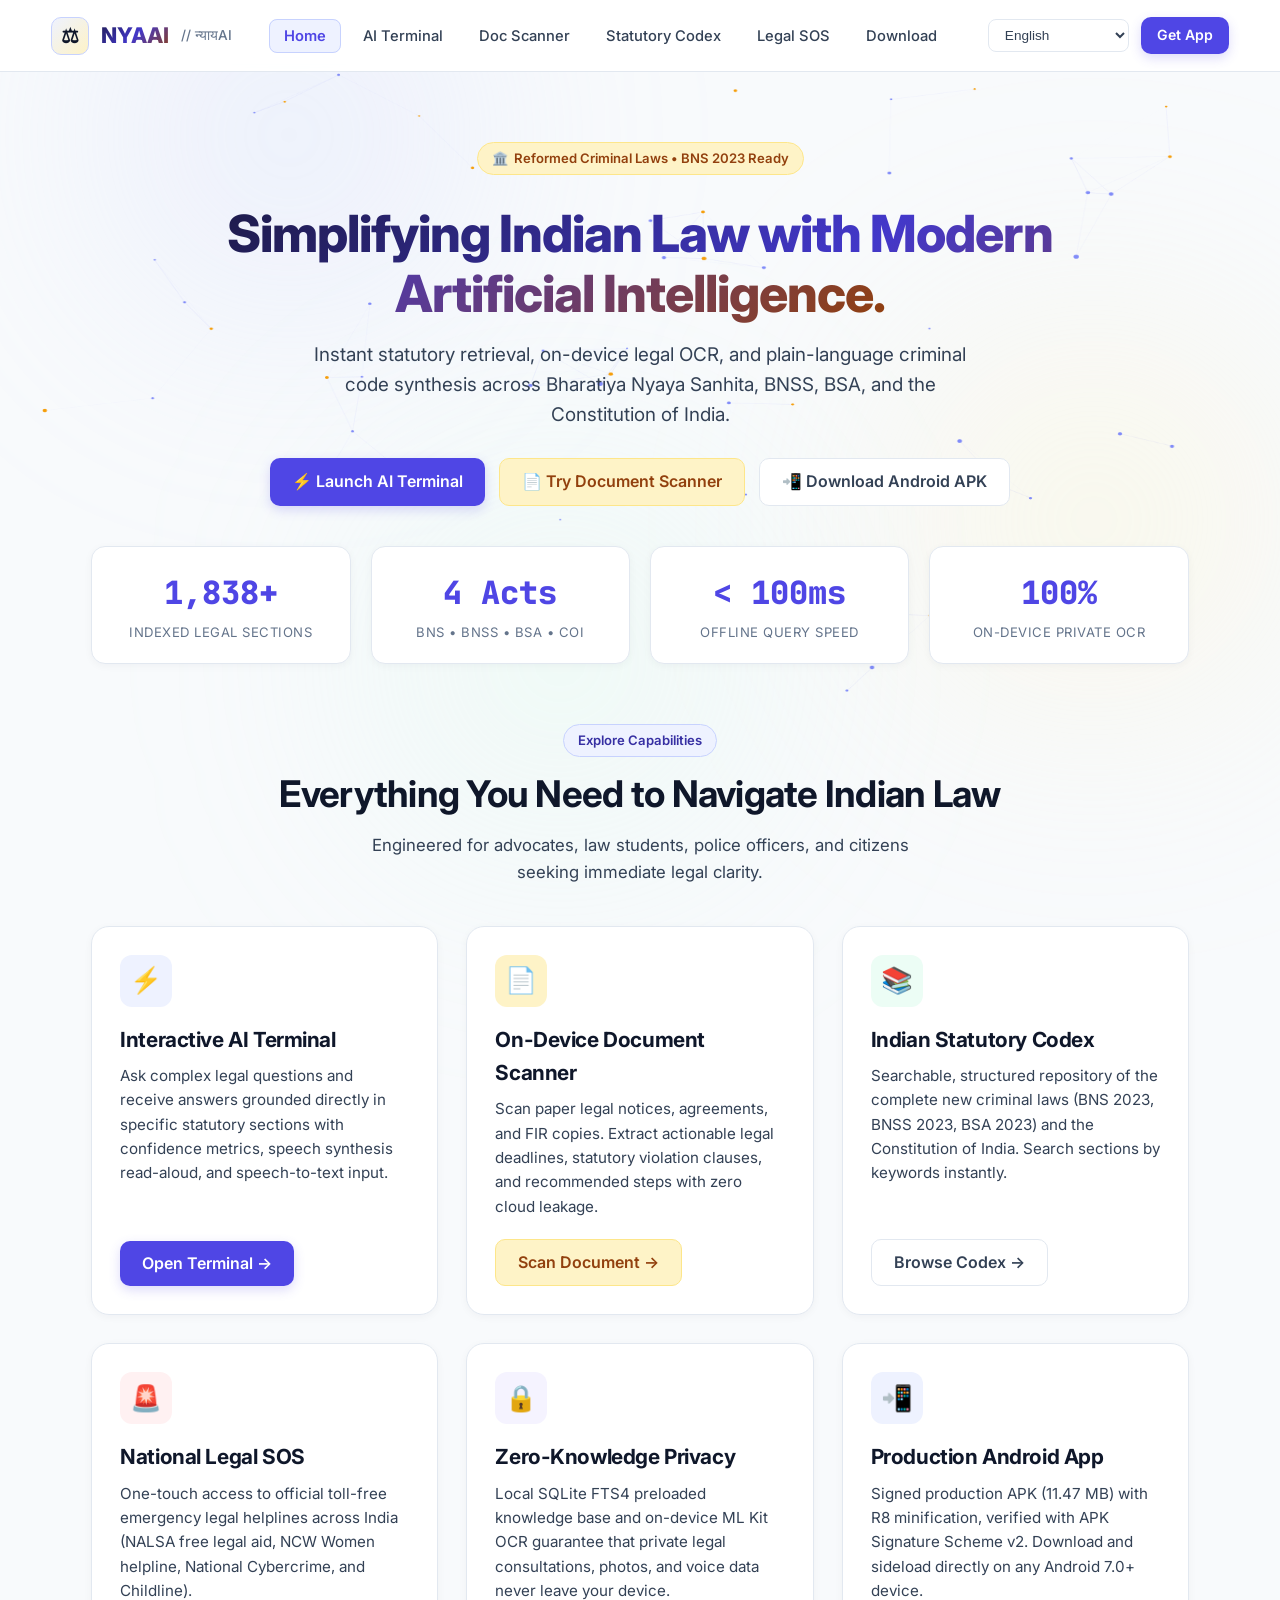
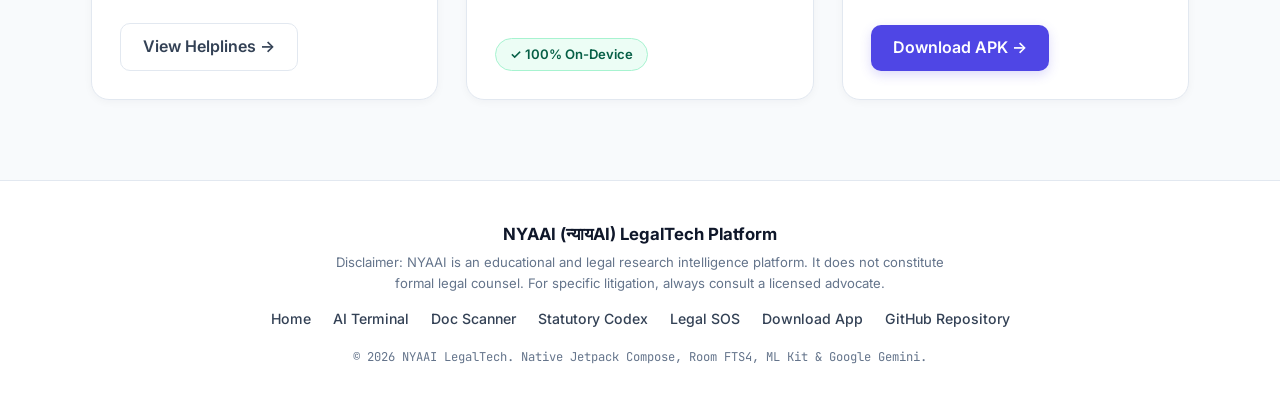
==== commit d6cbddea: "fix(web): remove UTF-8 BOM, add cache-busting v2.2, and enforce warm pastel theme across all pages" ====
--- a/web/index.html
+++ b/web/index.html
@@ -1,4 +1,4 @@
-﻿<!DOCTYPE html>
+<!DOCTYPE html>
 <html lang="en">
 <head>
   <meta charset="UTF-8">
@@ -8,7 +8,7 @@
   <link rel="preconnect" href="https://fonts.googleapis.com">
   <link rel="preconnect" href="https://fonts.gstatic.com" crossorigin>
   <link href="https://fonts.googleapis.com/css2?family=Inter:wght@400;500;600;700;800&family=JetBrains+Mono:wght@500;700&display=swap" rel="stylesheet">
-  <link rel="stylesheet" href="styles.css">
+  <link rel="stylesheet" href="styles.css?v=2.2">
 </head>
 <body>
 
@@ -197,6 +197,6 @@
     </div>
   </footer>
 
-  <script src="app.js"></script>
+  <script src="app.js?v=2.2"></script>
 </body>
 </html>
--- a/web/styles.css
+++ b/web/styles.css
@@ -1,14 +1,15 @@
-﻿/* =========================================================
+/* =========================================================
    NYAAI (न्यायAI) — Warm Pastel & Light LegalTech Design System
+   Pure UTF-8 (No BOM) | Version 2.2
    ========================================================= */
 
 :root {
   /* Surfaces & Backgrounds */
   --bg-primary: #F8FAFC;
   --bg-secondary: #F1F5F9;
-  --bg-surface: rgba(255, 255, 255, 0.88);
+  --bg-surface: rgba(255, 255, 255, 0.94);
   --bg-card: #FFFFFF;
-  --bg-card-hover: #FCFDFF;
+  --bg-card-hover: #F8FAFC;
   
   /* Borders & Shadows */
   --border-subtle: #E2E8F0;
@@ -49,7 +50,7 @@
   --pastel-purple-text: #5B21B6;
 
   /* Fonts */
-  --font-mono: 'JetBrains Mono', 'Fira Code', 'Consolas', monospace;
+  --font-mono: 'JetBrains Mono', 'Fira Code', Consolas, monospace;
   --font-sans: 'Inter', -apple-system, BlinkMacSystemFont, 'Segoe UI', Roboto, sans-serif;
   --transition-smooth: all 0.25s cubic-bezier(0.16, 1, 0.3, 1);
 }
@@ -63,19 +64,20 @@
 html {
   scroll-behavior: smooth;
   font-size: 16px;
+  background-color: #F8FAFC !important;
 }
 
 body {
   font-family: var(--font-sans);
-  background-color: var(--bg-primary);
-  color: var(--text-primary);
+  background-color: #F8FAFC !important;
+  color: #0F172A !important;
   line-height: 1.6;
   overflow-x: hidden;
   position: relative;
   min-height: 100vh;
 }
 
-/* Subtle Organic Pastel Mesh Backgrounds */
+/* Subtle Organic Pastel Ambient Meshes */
 .bg-pastel-orb {
   position: fixed;
   border-radius: 50%;
@@ -89,7 +91,7 @@
   left: 5%;
   width: 450px;
   height: 450px;
-  background: radial-gradient(circle, rgba(199, 210, 254, 0.45) 0%, transparent 70%);
+  background: radial-gradient(circle, rgba(199, 210, 254, 0.5) 0%, transparent 70%);
 }
 
 .orb-2 {
@@ -97,7 +99,7 @@
   right: -5%;
   width: 500px;
   height: 500px;
-  background: radial-gradient(circle, rgba(254, 243, 199, 0.5) 0%, transparent 70%);
+  background: radial-gradient(circle, rgba(254, 243, 199, 0.55) 0%, transparent 70%);
 }
 
 .orb-3 {
@@ -105,15 +107,16 @@
   left: 25%;
   width: 480px;
   height: 480px;
-  background: radial-gradient(circle, rgba(209, 250, 229, 0.4) 0%, transparent 70%);
+  background: radial-gradient(circle, rgba(209, 250, 229, 0.45) 0%, transparent 70%);
 }
 
 /* Custom Refined Scrollbar */
 ::-webkit-scrollbar {
   width: 7px;
+  height: 7px;
 }
 ::-webkit-scrollbar-track {
-  background: var(--bg-primary);
+  background: #F8FAFC;
 }
 ::-webkit-scrollbar-thumb {
   background: #CBD5E1;
@@ -123,10 +126,10 @@
   background: #94A3B8;
 }
 
-/* Typography & General Utilities */
+/* Typography & Utilities */
 h1, h2, h3, h4, h5 {
   font-weight: 700;
-  color: var(--text-primary);
+  color: #0F172A;
   letter-spacing: -0.02em;
 }
 
@@ -140,16 +143,16 @@
   font-family: var(--font-mono);
 }
 
-/* Pastel Badges */
+/* Pastel Badges & Chips */
 .badge-pastel-blue {
   display: inline-flex;
   align-items: center;
   gap: 6px;
   padding: 5px 14px;
   border-radius: 20px;
-  background: var(--pastel-blue-bg);
-  border: 1px solid var(--pastel-blue-border);
-  color: var(--pastel-blue-text);
+  background: #EEF2FF;
+  border: 1px solid #C7D2FE;
+  color: #3730A3;
   font-size: 0.82rem;
   font-weight: 600;
 }
@@ -160,57 +163,70 @@
   gap: 6px;
   padding: 5px 14px;
   border-radius: 20px;
-  background: var(--pastel-gold-bg);
-  border: 1px solid var(--pastel-gold-border);
-  color: var(--pastel-gold-text);
+  background: #FEF3C7;
+  border: 1px solid #FDE68A;
+  color: #92400E;
   font-size: 0.82rem;
   font-weight: 600;
 }
 
-.badge-pastel-sage {
+.badge-pastel-sage, .confidence-chip {
   display: inline-flex;
   align-items: center;
   gap: 6px;
   padding: 5px 14px;
   border-radius: 20px;
-  background: var(--pastel-sage-bg);
-  border: 1px solid var(--pastel-sage-border);
-  color: var(--pastel-sage-text);
+  background: #ECFDF5;
+  border: 1px solid #A7F3D0;
+  color: #065F46;
   font-size: 0.82rem;
   font-weight: 600;
 }
 
+.badge-pastel-rose {
+  display: inline-flex;
+  align-items: center;
+  gap: 6px;
+  padding: 5px 14px;
+  border-radius: 20px;
+  background: #FFF1F2;
+  border: 1px solid #FECDD3;
+  color: #9F1239;
+  font-size: 0.82rem;
+  font-weight: 600;
+}
+
 /* Cards & Surfaces */
-.card-pastel {
-  background: var(--bg-card);
-  border: 1px solid var(--border-subtle);
+.card-pastel, .glass-panel {
+  background: #FFFFFF;
+  border: 1px solid #E2E8F0;
   border-radius: 16px;
   padding: 24px;
-  box-shadow: var(--shadow-sm);
-  transition: var(--transition-smooth);
-}
-
-.card-pastel:hover {
-  box-shadow: var(--shadow-md);
+  box-shadow: 0 2px 8px rgba(15, 23, 42, 0.04);
+  transition: all 0.25s cubic-bezier(0.16, 1, 0.3, 1);
+}
+
+.card-pastel:hover, .glass-panel:hover {
+  box-shadow: 0 8px 24px rgba(15, 23, 42, 0.06);
   border-color: #CBD5E1;
   transform: translateY(-2px);
 }
 
-/* Navigation Header */
+/* Sticky Navigation Header */
 .pastel-nav {
   position: sticky;
   top: 0;
   left: 0;
   width: 100%;
-  height: 72px;
+  min-height: 72px;
   display: flex;
   align-items: center;
   justify-content: space-between;
   padding: 0 4%;
-  background: rgba(255, 255, 255, 0.88);
+  background: rgba(255, 255, 255, 0.94);
   backdrop-filter: blur(16px);
   -webkit-backdrop-filter: blur(16px);
-  border-bottom: 1px solid var(--border-subtle);
+  border-bottom: 1px solid #E2E8F0;
   z-index: 1000;
 }
 
@@ -221,6 +237,7 @@
   text-decoration: none;
   font-size: 1.35rem;
   font-weight: 800;
+  color: #0F172A;
 }
 
 .logo-box {
@@ -243,25 +260,26 @@
 }
 
 .nav-links a {
-  color: var(--text-secondary);
+  color: #334155;
   text-decoration: none;
   font-size: 0.92rem;
   font-weight: 500;
   padding: 7px 14px;
   border-radius: 8px;
-  transition: var(--transition-smooth);
+  transition: all 0.25s cubic-bezier(0.16, 1, 0.3, 1);
+  white-space: nowrap;
 }
 
 .nav-links a:hover {
-  color: var(--primary-blue);
-  background: var(--pastel-blue-bg);
+  color: #4F46E5;
+  background: #EEF2FF;
 }
 
 .nav-links a.active {
-  color: var(--primary-blue);
-  background: var(--pastel-blue-bg);
-  font-weight: 600;
-  border: 1px solid var(--pastel-blue-border);
+  color: #4F46E5;
+  background: #EEF2FF;
+  font-weight: 600;
+  border: 1px solid #C7D2FE;
 }
 
 .nav-actions {
@@ -272,24 +290,24 @@
 
 .lang-select {
   background: #FFFFFF;
-  color: var(--text-secondary);
-  border: 1px solid var(--border-subtle);
+  color: #334155;
+  border: 1px solid #E2E8F0;
   border-radius: 8px;
   padding: 7px 12px;
   font-size: 0.85rem;
   outline: none;
   cursor: pointer;
-  transition: var(--transition-smooth);
+  transition: all 0.25s cubic-bezier(0.16, 1, 0.3, 1);
 }
 
 .lang-select:focus {
-  border-color: var(--primary-blue);
+  border-color: #4F46E5;
 }
 
 /* Button Variants */
 .btn-primary {
   background: #4F46E5;
-  color: #FFFFFF;
+  color: #FFFFFF !important;
   font-weight: 600;
   padding: 10px 22px;
   border-radius: 10px;
@@ -300,7 +318,7 @@
   align-items: center;
   gap: 8px;
   box-shadow: 0 4px 12px rgba(79, 70, 229, 0.2);
-  transition: var(--transition-smooth);
+  transition: all 0.25s cubic-bezier(0.16, 1, 0.3, 1);
 }
 
 .btn-primary:hover {
@@ -311,8 +329,8 @@
 
 .btn-secondary {
   background: #FFFFFF;
-  color: var(--text-secondary);
-  border: 1px solid var(--border-subtle);
+  color: #334155 !important;
+  border: 1px solid #E2E8F0;
   font-weight: 600;
   padding: 10px 22px;
   border-radius: 10px;
@@ -321,19 +339,19 @@
   display: inline-flex;
   align-items: center;
   gap: 8px;
-  transition: var(--transition-smooth);
+  transition: all 0.25s cubic-bezier(0.16, 1, 0.3, 1);
 }
 
 .btn-secondary:hover {
-  background: var(--bg-secondary);
-  color: var(--text-primary);
+  background: #F1F5F9;
+  color: #0F172A !important;
   border-color: #CBD5E1;
 }
 
 .btn-honey {
-  background: var(--pastel-gold-bg);
-  color: var(--pastel-gold-text);
-  border: 1px solid var(--pastel-gold-border);
+  background: #FEF3C7;
+  color: #92400E !important;
+  border: 1px solid #FDE68A;
   font-weight: 600;
   padding: 10px 22px;
   border-radius: 10px;
@@ -342,7 +360,7 @@
   display: inline-flex;
   align-items: center;
   gap: 8px;
-  transition: var(--transition-smooth);
+  transition: all 0.25s cubic-bezier(0.16, 1, 0.3, 1);
 }
 
 .btn-honey:hover {
@@ -375,11 +393,12 @@
   max-width: 860px;
   margin: 16px auto;
   font-weight: 800;
+  color: #0F172A;
 }
 
 .hero-subtitle {
   font-size: 1.18rem;
-  color: var(--text-secondary);
+  color: #334155;
   max-width: 680px;
   margin: 0 auto 28px auto;
 }
@@ -402,12 +421,12 @@
 
 .metric-card {
   background: #FFFFFF;
-  border: 1px solid var(--border-subtle);
+  border: 1px solid #E2E8F0;
   border-radius: 14px;
   padding: 20px;
   text-align: center;
-  box-shadow: var(--shadow-sm);
-  transition: var(--transition-smooth);
+  box-shadow: 0 2px 8px rgba(15, 23, 42, 0.04);
+  transition: all 0.25s cubic-bezier(0.16, 1, 0.3, 1);
 }
 
 .metric-card:hover {
@@ -419,12 +438,12 @@
   font-size: 2rem;
   font-weight: 800;
   font-family: var(--font-mono);
-  color: var(--primary-blue);
+  color: #4F46E5;
 }
 
 .metric-label {
   font-size: 0.82rem;
-  color: var(--text-muted);
+  color: #64748B;
   text-transform: uppercase;
   letter-spacing: 0.5px;
   margin-top: 4px;
@@ -447,10 +466,11 @@
 .page-title {
   font-size: 2.3rem;
   margin-top: 8px;
+  color: #0F172A;
 }
 
 .page-desc {
-  color: var(--text-secondary);
+  color: #334155;
   font-size: 1.05rem;
   max-width: 600px;
   margin: 8px auto 0 auto;
@@ -466,18 +486,18 @@
 
 .showcase-card {
   background: #FFFFFF;
-  border: 1px solid var(--border-subtle);
+  border: 1px solid #E2E8F0;
   border-radius: 18px;
   padding: 28px;
-  box-shadow: var(--shadow-sm);
+  box-shadow: 0 2px 8px rgba(15, 23, 42, 0.04);
   display: flex;
   flex-direction: column;
   justify-content: space-between;
-  transition: var(--transition-smooth);
+  transition: all 0.25s cubic-bezier(0.16, 1, 0.3, 1);
 }
 
 .showcase-card:hover {
-  box-shadow: var(--shadow-md);
+  box-shadow: 0 8px 24px rgba(15, 23, 42, 0.06);
   border-color: #CBD5E1;
   transform: translateY(-3px);
 }
@@ -496,9 +516,9 @@
 /* Terminal & Chat Workspace */
 .terminal-card {
   background: #FFFFFF;
-  border: 1px solid var(--border-subtle);
+  border: 1px solid #E2E8F0;
   border-radius: 18px;
-  box-shadow: var(--shadow-md);
+  box-shadow: 0 8px 24px rgba(15, 23, 42, 0.06);
   overflow: hidden;
   display: flex;
   flex-direction: column;
@@ -507,11 +527,13 @@
 
 .terminal-topbar {
   background: #F8FAFC;
-  border-bottom: 1px solid var(--border-subtle);
+  border-bottom: 1px solid #E2E8F0;
   padding: 14px 20px;
   display: flex;
   align-items: center;
   justify-content: space-between;
+  flex-wrap: wrap;
+  gap: 10px;
 }
 
 .chat-scroll {
@@ -522,38 +544,43 @@
   gap: 18px;
   max-height: 500px;
   overflow-y: auto;
-}
-
-.chat-bubble {
+  background: #FFFFFF;
+}
+
+.chat-bubble, .message-bubble {
   max-width: 85%;
   padding: 16px 20px;
   border-radius: 14px;
   font-size: 0.96rem;
   line-height: 1.6;
-}
-
-.chat-user {
+  word-break: break-word;
+}
+
+.chat-user, .user-message {
   align-self: flex-end;
-  background: #EEF2FF;
-  border: 1px solid #C7D2FE;
-  color: #1E1B4B;
-}
-
-.chat-ai {
+  background: #EEF2FF !important;
+  border: 1px solid #C7D2FE !important;
+  color: #1E1B4B !important;
+  border-bottom-right-radius: 4px;
+}
+
+.chat-ai, .bot-message {
   align-self: flex-start;
-  background: #F8FAFC;
-  border: 1px solid var(--border-subtle);
-  color: var(--text-primary);
-}
-
-.citation-pastel-box {
+  background: #F8FAFC !important;
+  border: 1px solid #E2E8F0 !important;
+  color: #0F172A !important;
+  border-bottom-left-radius: 4px;
+}
+
+.citation-pastel-box, .citation-card {
   margin-top: 12px;
-  background: var(--pastel-gold-bg);
-  border-left: 3px solid var(--primary-gold);
+  background: #FEF3C7 !important;
+  border-left: 3px solid #D97706 !important;
+  border: 1px solid #FDE68A;
   border-radius: 6px;
   padding: 10px 14px;
   font-size: 0.88rem;
-  color: #78350F;
+  color: #78350F !important;
 }
 
 .prompt-chips {
@@ -561,29 +588,30 @@
   gap: 8px;
   flex-wrap: wrap;
   padding: 0 24px 14px 24px;
-}
-
-.chip-btn {
+  background: #FFFFFF;
+}
+
+.chip-btn, .suggestion-chip {
   background: #F1F5F9;
-  border: 1px solid var(--border-subtle);
-  color: var(--text-secondary);
+  border: 1px solid #E2E8F0;
+  color: #334155;
   padding: 6px 14px;
   border-radius: 20px;
   font-size: 0.82rem;
   cursor: pointer;
-  transition: var(--transition-smooth);
-}
-
-.chip-btn:hover {
-  background: var(--pastel-blue-bg);
-  border-color: var(--pastel-blue-border);
-  color: var(--primary-blue);
+  transition: all 0.25s cubic-bezier(0.16, 1, 0.3, 1);
+}
+
+.chip-btn:hover, .suggestion-chip:hover {
+  background: #EEF2FF;
+  border-color: #C7D2FE;
+  color: #4F46E5;
 }
 
 .terminal-bottom {
   padding: 14px 20px;
   background: #F8FAFC;
-  border-top: 1px solid var(--border-subtle);
+  border-top: 1px solid #E2E8F0;
   display: flex;
   align-items: center;
   gap: 12px;
@@ -592,17 +620,17 @@
 .terminal-input {
   flex: 1;
   background: #FFFFFF;
-  border: 1px solid var(--border-subtle);
+  border: 1px solid #E2E8F0;
   border-radius: 10px;
   padding: 10px 16px;
   font-size: 0.95rem;
-  color: var(--text-primary);
+  color: #0F172A;
   outline: none;
-  transition: var(--transition-smooth);
+  transition: all 0.25s cubic-bezier(0.16, 1, 0.3, 1);
 }
 
 .terminal-input:focus {
-  border-color: var(--primary-blue);
+  border-color: #4F46E5;
   box-shadow: 0 0 0 3px rgba(79, 70, 229, 0.1);
 }
 
@@ -615,10 +643,10 @@
 
 .scanner-viewport {
   background: #FFFFFF;
-  border: 1px solid var(--border-subtle);
+  border: 1px solid #E2E8F0;
   border-radius: 16px;
   padding: 24px;
-  box-shadow: var(--shadow-sm);
+  box-shadow: 0 2px 8px rgba(15, 23, 42, 0.04);
   position: relative;
   overflow: hidden;
   display: flex;
@@ -657,9 +685,10 @@
   line-height: 1.8;
   color: #292524;
   min-height: 280px;
-}
-
-.ocr-tag {
+  white-space: pre-line;
+}
+
+.ocr-tag, .ocr-box {
   background: #E0E7FF;
   border: 1px solid #A5B4FC;
   color: #3730A3;
@@ -668,6 +697,36 @@
   font-weight: 600;
 }
 
+.sample-tabs {
+  display: flex;
+  gap: 8px;
+  margin-bottom: 16px;
+  flex-wrap: wrap;
+}
+
+.sample-tab {
+  background: #F1F5F9;
+  border: 1px solid #E2E8F0;
+  color: #334155;
+  padding: 7px 14px;
+  border-radius: 8px;
+  font-size: 0.85rem;
+  cursor: pointer;
+  transition: all 0.25s cubic-bezier(0.16, 1, 0.3, 1);
+}
+
+.sample-tab:hover {
+  background: #EEF2FF;
+  color: #4F46E5;
+}
+
+.sample-tab.active {
+  background: #EEF2FF;
+  border-color: #C7D2FE;
+  color: #4F46E5;
+  font-weight: 600;
+}
+
 /* Statutory Codex */
 .codex-search {
   max-width: 580px;
@@ -679,16 +738,16 @@
   width: 100%;
   padding: 12px 20px 12px 46px;
   background: #FFFFFF;
-  border: 1px solid var(--border-subtle);
+  border: 1px solid #E2E8F0;
   border-radius: 30px;
-  color: var(--text-primary);
+  color: #0F172A;
   font-size: 0.95rem;
   outline: none;
-  box-shadow: var(--shadow-sm);
+  box-shadow: 0 2px 8px rgba(15, 23, 42, 0.04);
 }
 
 .codex-input:focus {
-  border-color: var(--primary-blue);
+  border-color: #4F46E5;
   box-shadow: 0 0 0 3px rgba(79, 70, 229, 0.1);
 }
 
@@ -696,6 +755,60 @@
   display: grid;
   grid-template-columns: repeat(auto-fit, minmax(280px, 1fr));
   gap: 22px;
+}
+
+.codex-card {
+  background: #FFFFFF;
+  border: 1px solid #E2E8F0;
+  border-radius: 14px;
+  padding: 22px;
+  display: flex;
+  flex-direction: column;
+  justify-content: space-between;
+  box-shadow: 0 2px 8px rgba(15, 23, 42, 0.04);
+  transition: all 0.25s cubic-bezier(0.16, 1, 0.3, 1);
+}
+
+.codex-card:hover {
+  border-color: #CBD5E1;
+  transform: translateY(-2px);
+  box-shadow: 0 8px 24px rgba(15, 23, 42, 0.06);
+}
+
+.codex-badge {
+  display: inline-block;
+  font-size: 0.74rem;
+  font-weight: 600;
+  color: #3730A3;
+  background: #EEF2FF;
+  border: 1px solid #C7D2FE;
+  padding: 3px 10px;
+  border-radius: 20px;
+  margin-bottom: 10px;
+}
+
+.codex-act-title {
+  font-size: 1.1rem;
+  font-weight: 700;
+  color: #0F172A;
+  margin-bottom: 8px;
+}
+
+.codex-act-desc {
+  font-size: 0.88rem;
+  color: #475569;
+  line-height: 1.55;
+  margin-bottom: 14px;
+}
+
+.codex-meta {
+  border-top: 1px solid #F1F5F9;
+  padding-top: 12px;
+  display: flex;
+  justify-content: space-between;
+  font-size: 0.8rem;
+  font-family: var(--font-mono);
+  color: #64748B;
 }
 
 /* SOS Directory */
@@ -707,35 +820,35 @@
 }
 
 .sos-cell {
-  background: var(--pastel-rose-bg);
-  border: 1px solid var(--pastel-rose-border);
+  background: #FFF1F2;
+  border: 1px solid #FECDD3;
   border-radius: 16px;
   padding: 24px;
   text-align: center;
-  transition: var(--transition-smooth);
+  transition: all 0.25s cubic-bezier(0.16, 1, 0.3, 1);
 }
 
 .sos-cell:hover {
   transform: translateY(-3px);
-  box-shadow: var(--shadow-md);
+  box-shadow: 0 8px 24px rgba(15, 23, 42, 0.06);
 }
 
 .sos-digits {
   font-size: 2.4rem;
   font-weight: 800;
   font-family: var(--font-mono);
-  color: var(--primary-rose);
+  color: #E11D48;
   margin: 8px 0;
 }
 
 /* Footer */
 .pastel-footer {
   background: #FFFFFF;
-  border-top: 1px solid var(--border-subtle);
+  border-top: 1px solid #E2E8F0;
   padding: 40px 4% 30px 4%;
   text-align: center;
   font-size: 0.88rem;
-  color: var(--text-muted);
+  color: #64748B;
 }
 
 .footer-nav {
@@ -747,26 +860,52 @@
 }
 
 .footer-nav a {
-  color: var(--text-secondary);
+  color: #334155;
   text-decoration: none;
   font-weight: 500;
-  transition: var(--transition-smooth);
+  transition: all 0.25s cubic-bezier(0.16, 1, 0.3, 1);
 }
 
 .footer-nav a:hover {
-  color: var(--primary-blue);
-}
-
-/* Responsive */
+  color: #4F46E5;
+}
+
+/* Responsive Rules & Mobile Navigation */
 @media (max-width: 900px) {
+  .pastel-nav {
+    min-height: auto;
+    padding: 12px 16px;
+    flex-wrap: wrap;
+    gap: 12px;
+  }
+
+  .nav-links {
+    display: flex;
+    overflow-x: auto;
+    width: 100%;
+    order: 3;
+    padding: 4px 0 6px 0;
+    gap: 6px;
+    -webkit-overflow-scrolling: touch;
+    scrollbar-width: none;
+  }
+
+  .nav-links::-webkit-scrollbar {
+    display: none;
+  }
+
+  .nav-links a {
+    font-size: 0.84rem;
+    padding: 6px 12px;
+  }
+
   .hero-title { font-size: 2.4rem; }
   .metrics-row { grid-template-columns: repeat(2, 1fr); }
   .scanner-split { grid-template-columns: 1fr; }
-  .nav-links { display: none; }
 }
 
 @media (max-width: 600px) {
   .hero-title { font-size: 2rem; }
   .metrics-row { grid-template-columns: 1fr; }
-  .chat-bubble { max-width: 95%; }
-}
+  .chat-bubble, .message-bubble { max-width: 95%; }
+}
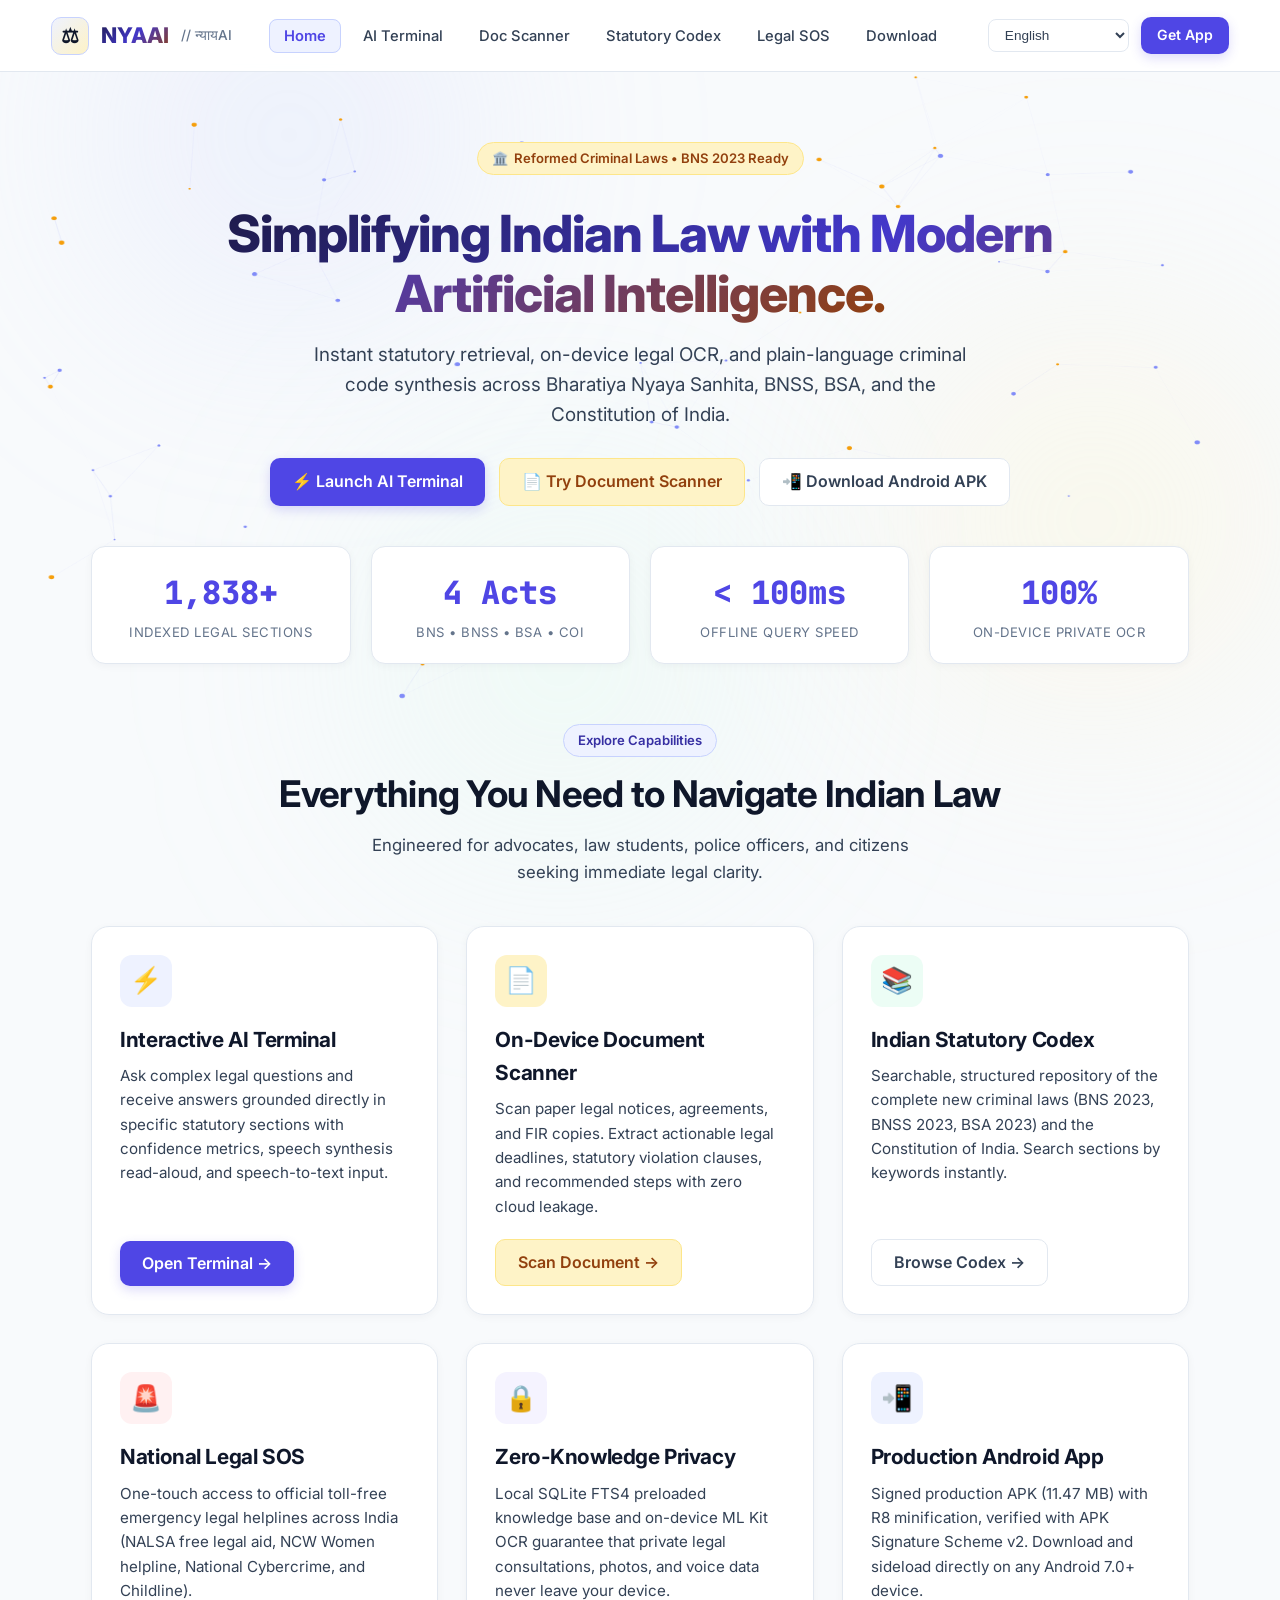
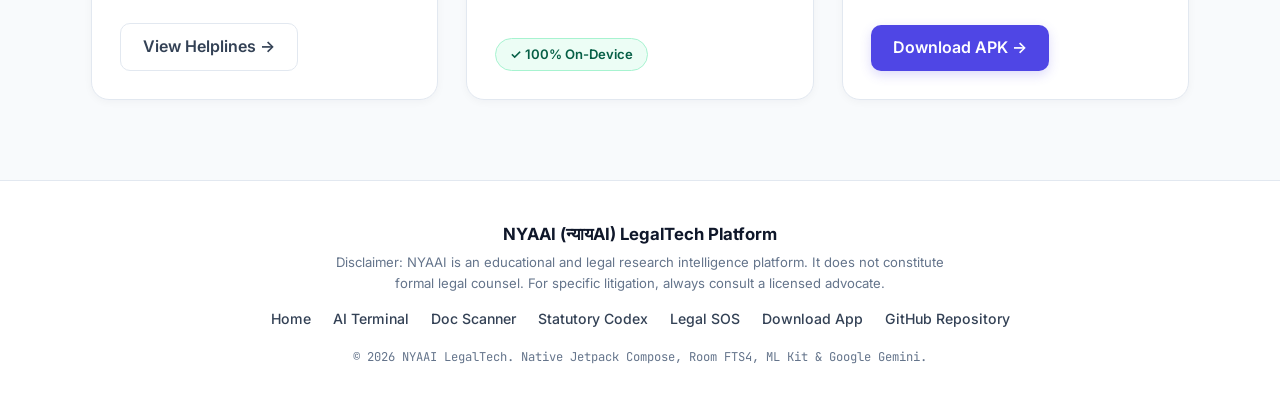
==== commit 9c8c709b: "feat(distribution): include release APK binary in docs and fix repository URLs to Nyaai" ====
--- a/web/index.html
+++ b/web/index.html
@@ -189,7 +189,7 @@
       <a href="codex.html">Statutory Codex</a>
       <a href="sos.html">Legal SOS</a>
       <a href="download.html">Download App</a>
-      <a href="https://github.com/Lunaca47/Nyaai_" target="_blank" rel="noopener noreferrer">GitHub Repository</a>
+      <a href="https://github.com/Lunaca47/Nyaai" target="_blank" rel="noopener noreferrer">GitHub Repository</a>
     </div>
 
     <div class="mono" style="font-size: 0.76rem; color: var(--text-muted); margin-top: 10px;">
